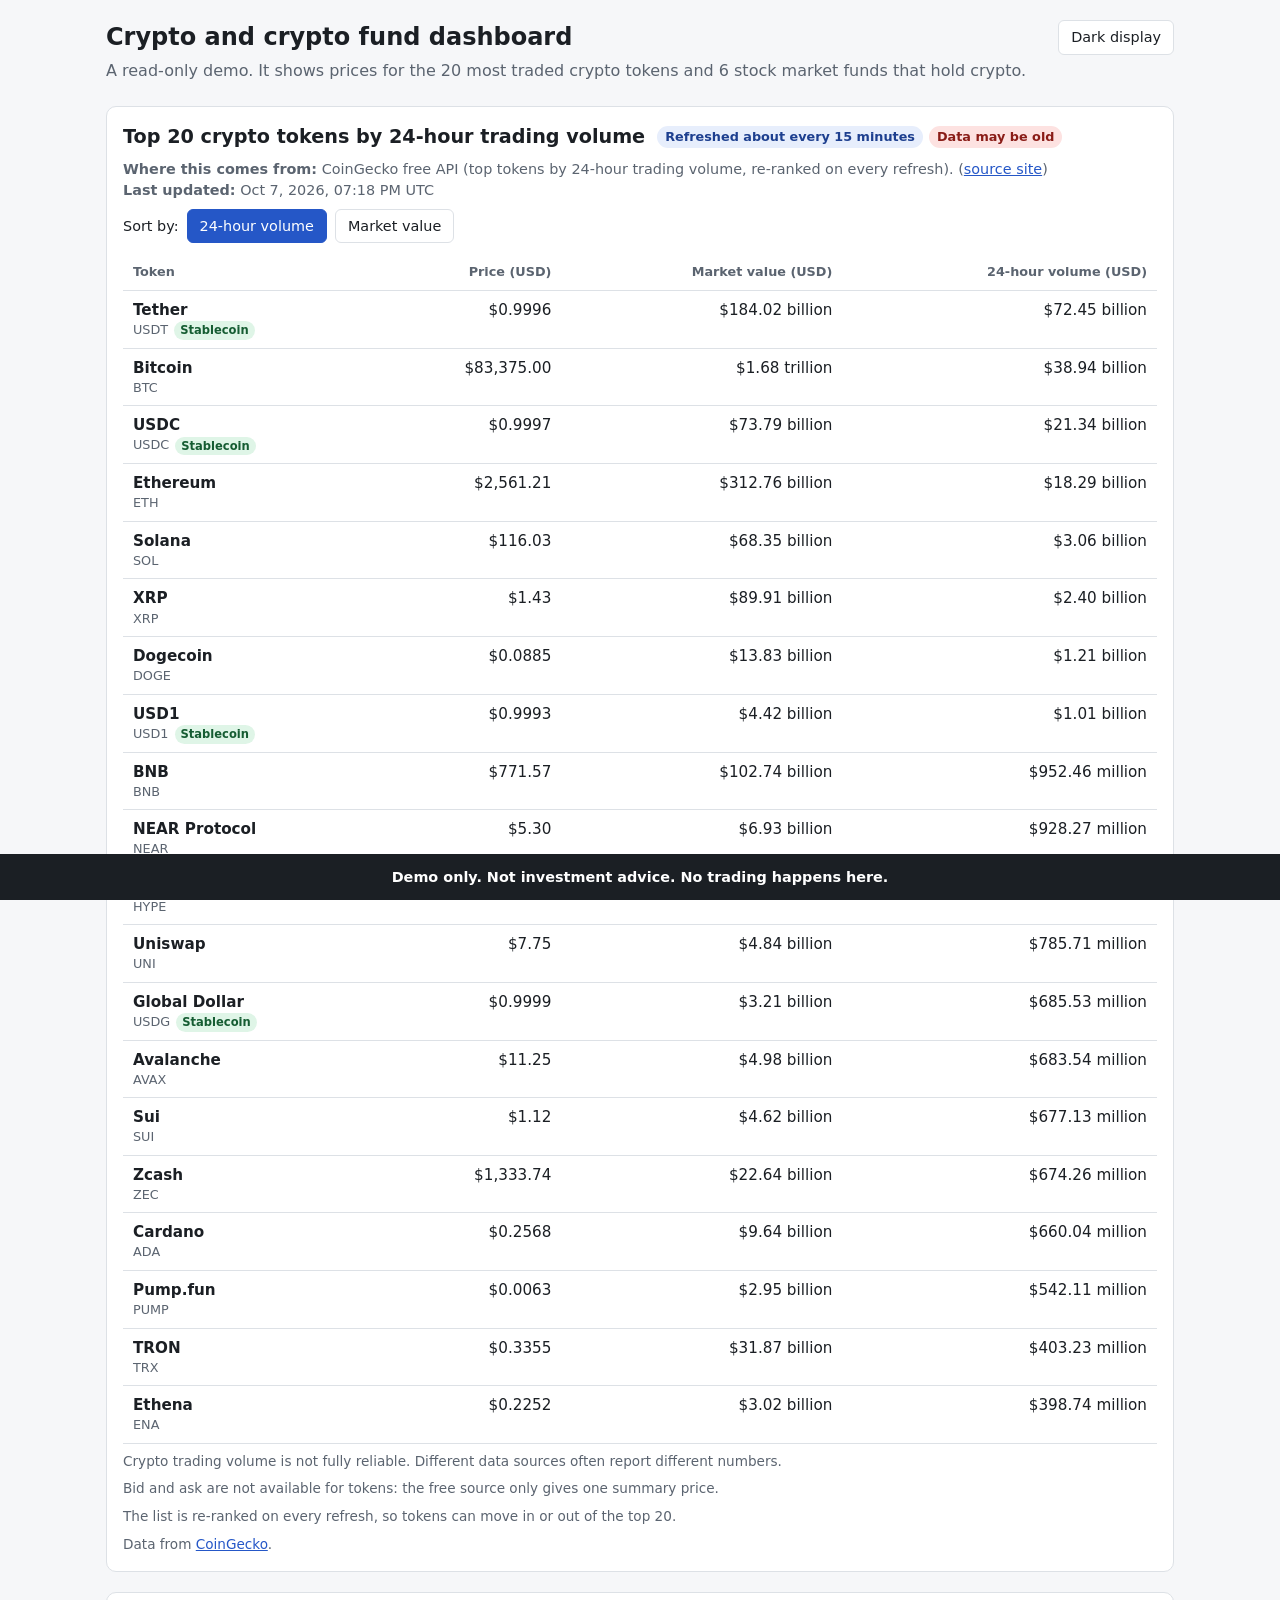
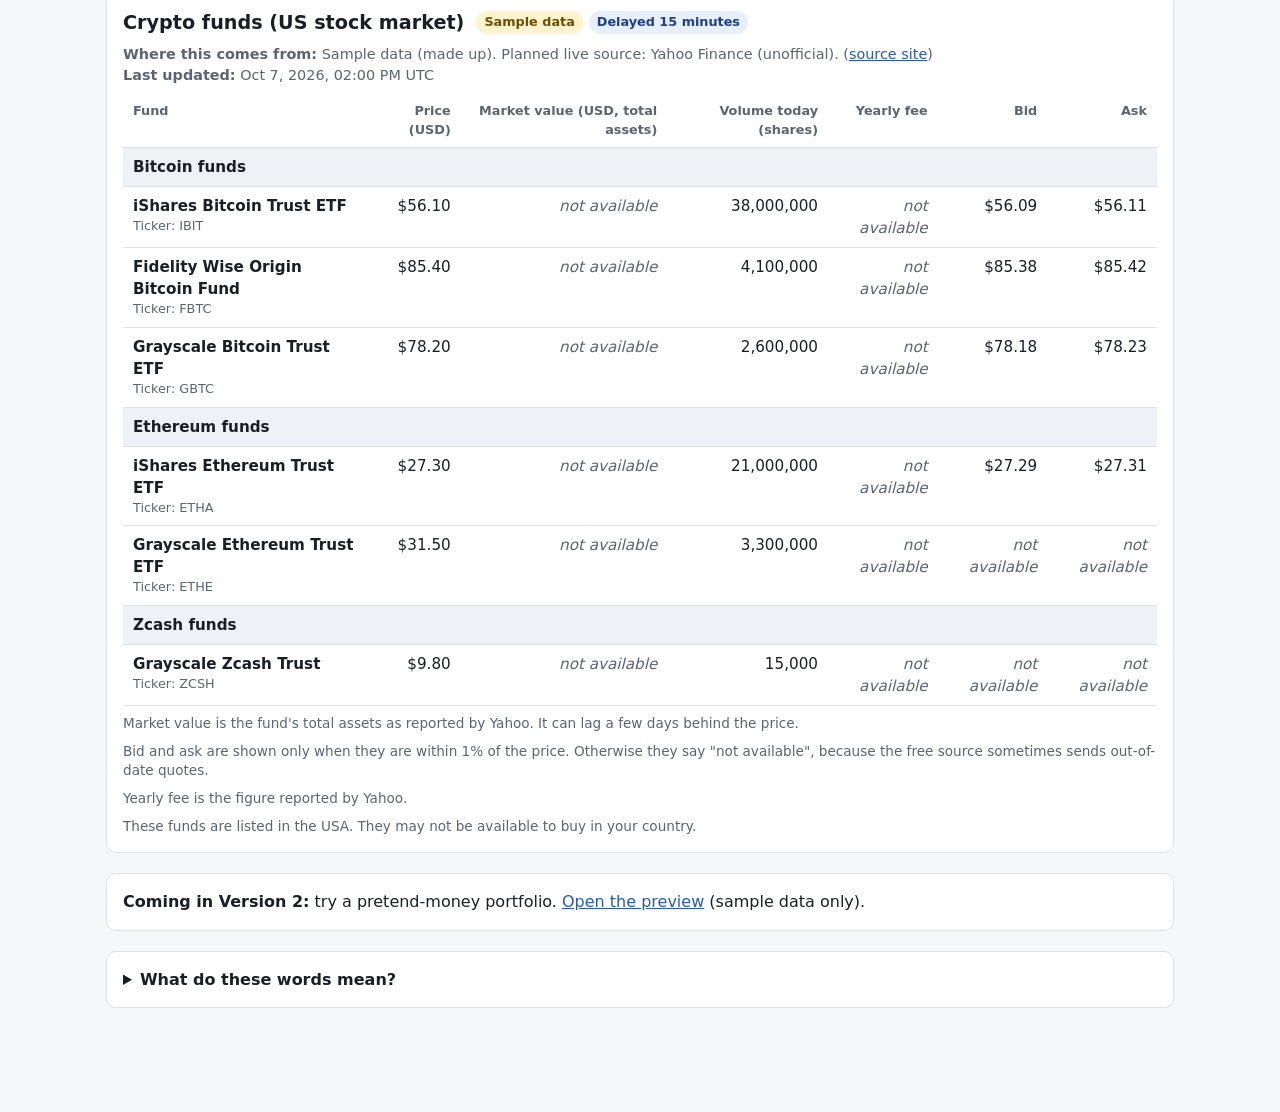
==== index.html @ fa0a01d6 "V1-4/V1-5: live fund table from Yahoo Finance - scripts/fetch_funds.py: price, volume, total assets," ====
<!doctype html>
<html lang="en">
<head>
  <meta charset="utf-8">
  <meta name="viewport" content="width=device-width, initial-scale=1">
  <title>Crypto Fund Dashboard</title>
  <link rel="stylesheet" href="style.css">
  <script>
    // Apply a saved Light/Dark choice before the page draws, so it does not flash.
    try { var t = localStorage.getItem('theme'); if (t === 'dark' || t === 'light') document.documentElement.dataset.theme = t; } catch (e) {}
  </script>
</head>
<body>
  <header class="page-header">
    <div class="intro">
      <h1>Crypto and crypto fund dashboard</h1>
      <p class="lead">A read-only demo. It shows prices for the 20 most traded crypto tokens and 6 stock market funds that hold crypto.</p>
    </div>
    <button type="button" class="theme-toggle" id="theme-toggle">Dark display</button>
  </header>

  <main>
    <section class="panel" aria-labelledby="crypto-title">
      <div class="panel-head">
        <h2 id="crypto-title">Crypto tokens by 24-hour trading volume</h2>
        <div class="badges" id="crypto-badges"></div>
      </div>
      <p class="meta" id="crypto-meta"></p>
      <div class="sort-bar" role="group" aria-label="Sort crypto table">
        <span>Sort by:</span>
        <button type="button" data-sort="volume_24h_usd" aria-pressed="true">24-hour volume</button>
        <button type="button" data-sort="market_value_usd" aria-pressed="false">Market value</button>
      </div>
      <div id="crypto-error" class="error" hidden></div>
      <table class="data-table" id="crypto-table">
        <thead>
          <tr>
            <th scope="col">Token</th>
            <th scope="col" class="num">Price (USD)</th>
            <th scope="col" class="num">Market value (USD)</th>
            <th scope="col" class="num">24-hour volume (USD)</th>
          </tr>
        </thead>
        <tbody></tbody>
      </table>
      <p class="note">Crypto trading volume is not fully reliable. Different data sources often report different numbers.</p>
      <p class="note">Bid and ask are not available for tokens: the free source only gives one summary price.</p>
      <p class="note">The list is re-ranked on every refresh, so tokens can move in or out of the top 20.</p>
      <p class="note credit">Data from <a href="https://www.coingecko.com/" target="_blank" rel="noopener">CoinGecko</a>.</p>
    </section>

    <section class="panel" aria-labelledby="funds-title">
      <div class="panel-head">
        <h2 id="funds-title">Crypto funds (US stock market)</h2>
        <div class="badges" id="funds-badges"></div>
      </div>
      <p class="meta" id="funds-meta"></p>
      <div id="funds-error" class="error" hidden></div>
      <table class="data-table" id="funds-table">
        <thead>
          <tr>
            <th scope="col">Fund</th>
            <th scope="col" class="num">Price (USD)</th>
            <th scope="col" class="num">Market value (USD, total assets)</th>
            <th scope="col" class="num">Volume today (shares)</th>
            <th scope="col" class="num">Yearly fee</th>
            <th scope="col" class="num">Bid</th>
            <th scope="col" class="num">Ask</th>
          </tr>
        </thead>
        <tbody></tbody>
      </table>
      <p class="note">Market value is the fund's total assets as reported by Yahoo. It can lag a few days behind the price.</p>
      <p class="note">Bid and ask are shown only when they are within 1% of the price. Otherwise they say "not available", because the free source sometimes sends out-of-date quotes.</p>
      <p class="note">Yearly fee is the figure reported by Yahoo.</p>
      <p class="note">These funds are listed in the USA. They may not be available to buy in your country.</p>
    </section>

    <p class="panel preview-link">
      <strong>Coming in Version 2:</strong> try a pretend-money portfolio.
      <a href="preview.html">Open the preview</a> (sample data only).
    </p>

    <details class="panel glossary">
      <summary>What do these words mean?</summary>
      <dl>
        <dt>Price</dt><dd>The cost of one token or one fund share, in US dollars.</dd>
        <dt>Market value</dt><dd>For a token: price times the number of tokens in circulation. For a fund: the total value of everything the fund holds (its total assets).</dd>
        <dt>24-hour volume</dt><dd>How much was traded in the last 24 hours. Crypto trades all day, every day.</dd>
        <dt>Volume today</dt><dd>How many fund shares changed hands today. Funds only trade during US stock market hours (9:30 to 16:00 New York time, weekdays).</dd>
        <dt>Stablecoin</dt><dd>A token designed to stay at a fixed price, usually 1 US dollar.</dd>
        <dt>Bid / ask</dt><dd>Bid is the highest price a buyer is offering right now. Ask is the lowest price a seller will accept.</dd>
        <dt>Yearly fee</dt><dd>What the fund charges each year, as a percentage of the money invested.</dd>
        <dt>Delayed 15 minutes</dt><dd>Free data shows prices from about 15 minutes ago, not this second.</dd>
        <dt>Sample data</dt><dd>Made-up numbers used to show the layout. They are not real prices.</dd>
      </dl>
    </details>
  </main>

  <footer class="site-footer">Demo only. Not investment advice. No trading happens here.</footer>

  <script src="theme.js"></script>
  <script src="app.js"></script>
</body>
</html>
---- style.css ----
:root {
  --bg: #f6f7f9;
  --panel: #ffffff;
  --text: #1b1f24;
  --muted: #5b6470;
  --border: #dde1e6;
  --accent: #2557c7;
  --sample-bg: #fff3cd;
  --sample-text: #6b4e00;
  --info-bg: #e7eefc;
  --info-text: #1d3f8f;
  --warn-bg: #fde2e1;
  --warn-text: #8a1c17;
  --stable-bg: #dff5e7;
  --stable-text: #155c32;
  --group-bg: #eef1f5;
  --footer-bg: #1b1f24;
  --footer-text: #ffffff;
  --footer-border: transparent;
  --on-accent: #ffffff;
}
/* Dark display: follows the device setting unless the visitor picks Light or Dark with the button. */
@media (prefers-color-scheme: dark) {
  :root:not([data-theme="light"]) {
    --bg: #000000;
    --panel: #0c0d0f;
    --text: #eceef1;
    --muted: #a7afba;
    --border: #2a2f36;
    --accent: #86a8ff;
    --sample-bg: #4a3b0c;
    --sample-text: #ffe08a;
    --info-bg: #1c2944;
    --info-text: #bfd0ff;
    --warn-bg: #4d1d1b;
    --warn-text: #ffbdb8;
    --stable-bg: #143822;
    --stable-text: #a3e6bc;
    --group-bg: #16191d;
    --footer-bg: #16191d;
    --footer-text: #ffffff;
    --footer-border: #2a2f36;
    --on-accent: #000000;
  }
}
:root[data-theme="dark"] {
  --bg: #000000;
  --panel: #0c0d0f;
  --text: #eceef1;
  --muted: #a7afba;
  --border: #2a2f36;
  --accent: #86a8ff;
  --sample-bg: #4a3b0c;
  --sample-text: #ffe08a;
  --info-bg: #1c2944;
  --info-text: #bfd0ff;
  --warn-bg: #4d1d1b;
  --warn-text: #ffbdb8;
  --stable-bg: #143822;
  --stable-text: #a3e6bc;
  --group-bg: #16191d;
  --footer-bg: #16191d;
  --footer-text: #ffffff;
  --footer-border: #2a2f36;
  --on-accent: #000000;
}

* { box-sizing: border-box; }
body {
  margin: 0;
  font-family: system-ui, -apple-system, "Segoe UI", Roboto, sans-serif;
  font-size: 16px;
  line-height: 1.45;
  background: var(--bg);
  color: var(--text);
  padding-bottom: 84px; /* room for the fixed footer */
}
.page-header, main { max-width: 1100px; margin: 0 auto; padding: 0 16px; }
.page-header { padding-top: 20px; display: flex; flex-wrap: wrap; align-items: flex-start; justify-content: space-between; gap: 8px 16px; }
.page-header .intro { flex: 1 1 320px; }
.page-header { margin-bottom: 8px; }
.theme-toggle {
  font: inherit;
  font-size: 0.9rem;
  padding: 6px 12px;
  border-radius: 6px;
  border: 1px solid var(--border);
  background: var(--panel);
  color: var(--text);
  cursor: pointer;
  white-space: nowrap;
}
h1 { font-size: 1.5rem; margin: 0 0 4px; }
h2 { font-size: 1.2rem; margin: 0; }
.lead { color: var(--muted); margin: 0 0 16px; }

.panel {
  background: var(--panel);
  border: 1px solid var(--border);
  border-radius: 10px;
  padding: 16px;
  margin-bottom: 20px;
}
.panel-head { display: flex; flex-wrap: wrap; align-items: center; gap: 8px 12px; }
.badges { display: flex; flex-wrap: wrap; gap: 6px; }
.badge {
  font-size: 0.8rem;
  font-weight: 600;
  padding: 2px 8px;
  border-radius: 999px;
  white-space: nowrap;
}
.badge.sample { background: var(--sample-bg); color: var(--sample-text); }
.badge.info { background: var(--info-bg); color: var(--info-text); }
.badge.warn { background: var(--warn-bg); color: var(--warn-text); }
.meta { color: var(--muted); font-size: 0.9rem; margin: 8px 0; }
.meta a { color: var(--accent); }
.note { color: var(--muted); font-size: 0.85rem; margin: 8px 0 0; }
.note a { color: var(--accent); }

.sort-bar { display: flex; flex-wrap: wrap; align-items: center; gap: 8px; margin: 8px 0 12px; font-size: 0.9rem; }
.sort-bar button {
  font: inherit;
  padding: 6px 12px;
  border-radius: 6px;
  border: 1px solid var(--border);
  background: var(--panel);
  color: var(--text);
  cursor: pointer;
}
.sort-bar button[aria-pressed="true"] { background: var(--accent); border-color: var(--accent); color: var(--on-accent); }

.error {
  background: var(--warn-bg);
  color: var(--warn-text);
  border-radius: 8px;
  padding: 12px;
  margin: 8px 0;
}

.data-table { width: 100%; border-collapse: collapse; font-size: 0.95rem; }
.data-table th, .data-table td { padding: 8px 10px; border-bottom: 1px solid var(--border); text-align: left; vertical-align: top; }
.data-table th { font-size: 0.8rem; color: var(--muted); font-weight: 600; }
.data-table .num { text-align: right; font-variant-numeric: tabular-nums; }
.data-table .name { font-weight: 600; }
.data-table .sub { display: block; color: var(--muted); font-size: 0.8rem; font-weight: 400; }
.data-table .num .sub { white-space: nowrap; }
.data-table .na { color: var(--muted); font-style: italic; }
.data-table tr.group td { background: var(--group-bg); font-weight: 700; }
.tag-stable {
  display: inline-block;
  margin-left: 6px;
  font-size: 0.72rem;
  font-weight: 600;
  padding: 1px 6px;
  border-radius: 999px;
  background: var(--stable-bg);
  color: var(--stable-text);
  vertical-align: middle;
}

.glossary summary { cursor: pointer; font-weight: 600; }
.glossary dl { margin: 12px 0 0; }
.glossary dt { font-weight: 600; margin-top: 8px; }
.glossary dd { margin: 2px 0 0; color: var(--muted); }

.site-footer {
  position: fixed;
  left: 0; right: 0; bottom: 0;
  background: var(--footer-bg);
  color: var(--footer-text);
  border-top: 1px solid var(--footer-border);
  text-align: center;
  padding: 12px 16px;
  font-size: 0.9rem;
  font-weight: 600;
}

/* Phone layout: each table row becomes a small card */
@media (max-width: 680px) {
  .data-table thead { display: none; }
  .data-table, .data-table tbody, .data-table tr, .data-table td { display: block; width: 100%; }
  .data-table tr { border: 1px solid var(--border); border-radius: 8px; margin-bottom: 10px; padding: 6px 10px; }
  .data-table td { border: none; padding: 4px 0; display: flex; justify-content: space-between; gap: 12px; text-align: right; }
  .data-table td { flex-wrap: wrap; }
  .data-table td.num .sub { flex-basis: 100%; margin-top: -2px; }
  .data-table td::before { content: attr(data-label); color: var(--muted); font-size: 0.85rem; text-align: left; }
  .data-table td.name { display: block; text-align: left; font-size: 1.05rem; }
  .data-table td.name::before { content: none; }
  .data-table tr.group { border: none; padding: 0; margin: 14px 0 6px; }
  .data-table tr.group td { background: none; padding: 0; font-size: 1rem; }
  .data-table tr.group td::before { content: none; }
}

/* ---------- Version 2 preview page ---------- */
.sr-only { position: absolute; width: 1px; height: 1px; overflow: hidden; clip: rect(0 0 0 0); white-space: nowrap; }
.back { margin: 0 0 8px; font-size: 0.9rem; }
.back a, .preview-link a, .panel a { color: var(--accent); }
.notice p { margin: 8px 0 0; }
.notice .badge { margin-right: 4px; }
.preview-link { margin-top: 0; }

.add-row, .ccy-row { display: flex; flex-wrap: wrap; align-items: center; gap: 8px; margin: 12px 0; }
select, .mix-table input {
  font: inherit;
  color: var(--text);
  background: var(--panel);
  border: 1px solid var(--border);
  border-radius: 6px;
  padding: 6px 8px;
}
select { max-width: 100%; }
.add-row button, .primary {
  font: inherit;
  padding: 6px 14px;
  border-radius: 6px;
  border: 1px solid var(--accent);
  background: var(--accent);
  color: var(--on-accent);
  cursor: pointer;
}
.add-row button:disabled, .primary:disabled { opacity: 0.45; cursor: not-allowed; }
.primary { margin-top: 8px; padding: 8px 18px; font-weight: 600; }
button.link { font: inherit; background: none; border: none; color: var(--accent); cursor: pointer; text-decoration: underline; padding: 4px; }

.mix-table { width: 100%; border-collapse: collapse; }
.mix-table th, .mix-table td { padding: 6px 8px; border-bottom: 1px solid var(--border); text-align: left; }
.mix-table th { font-size: 0.8rem; color: var(--muted); }
.mix-table .num { text-align: right; white-space: nowrap; }
.mix-table input { width: 6.5em; text-align: right; }
.empty { color: var(--muted); font-style: italic; }
.total { font-weight: 600; margin: 10px 0 0; }
.total.ok { color: var(--stable-text); }
.total.not-ok { color: var(--warn-text); }

.warn-line { margin: 10px 0; }
.stats { display: grid; grid-template-columns: repeat(auto-fit, minmax(150px, 1fr)); gap: 10px; margin: 12px 0; }
.stat { border: 1px solid var(--border); border-radius: 8px; padding: 10px 12px; display: flex; flex-direction: column; gap: 2px; }
.stat .label { font-size: 0.8rem; color: var(--muted); }
.stat .value { font-size: 1.35rem; font-weight: 700; font-variant-numeric: tabular-nums; }
.stat .sub { font-size: 0.8rem; color: var(--muted); }

.chart { margin: 16px 0 8px; }
.chart figcaption { font-weight: 600; margin-bottom: 6px; }
.chart-wrap { position: relative; }
.chart svg { width: 100%; height: auto; display: block; touch-action: pan-y; }
.chart .grid { stroke: var(--border); stroke-width: 1; }
.chart .axis { fill: var(--muted); font-size: 12px; font-variant-numeric: tabular-nums; }
.chart .line { fill: none; stroke: var(--accent); stroke-width: 2; stroke-linejoin: round; stroke-linecap: round; }
.chart .end-dot, .chart .hover-dot { fill: var(--accent); stroke: var(--panel); stroke-width: 2; }
.chart .cross { stroke: var(--muted); stroke-width: 1; stroke-dasharray: 3 3; }
.chart .hit { fill: transparent; cursor: crosshair; }
.chart .tip {
  position: absolute;
  transform: translate(-50%, -100%);
  background: var(--panel);
  color: var(--text);
  border: 1px solid var(--border);
  border-radius: 6px;
  padding: 4px 8px;
  font-size: 0.85rem;
  pointer-events: none;
  white-space: nowrap;
  box-shadow: 0 2px 6px rgba(0, 0, 0, 0.15);
}
.table-view summary { cursor: pointer; color: var(--accent); margin: 8px 0; }
.table-view .data-table { max-width: 360px; }
.notes { color: var(--muted); font-size: 0.9rem; padding-left: 20px; }
.notes li { margin: 4px 0; }

@media (max-width: 680px) {
  .table-view .data-table thead { display: none; }
}
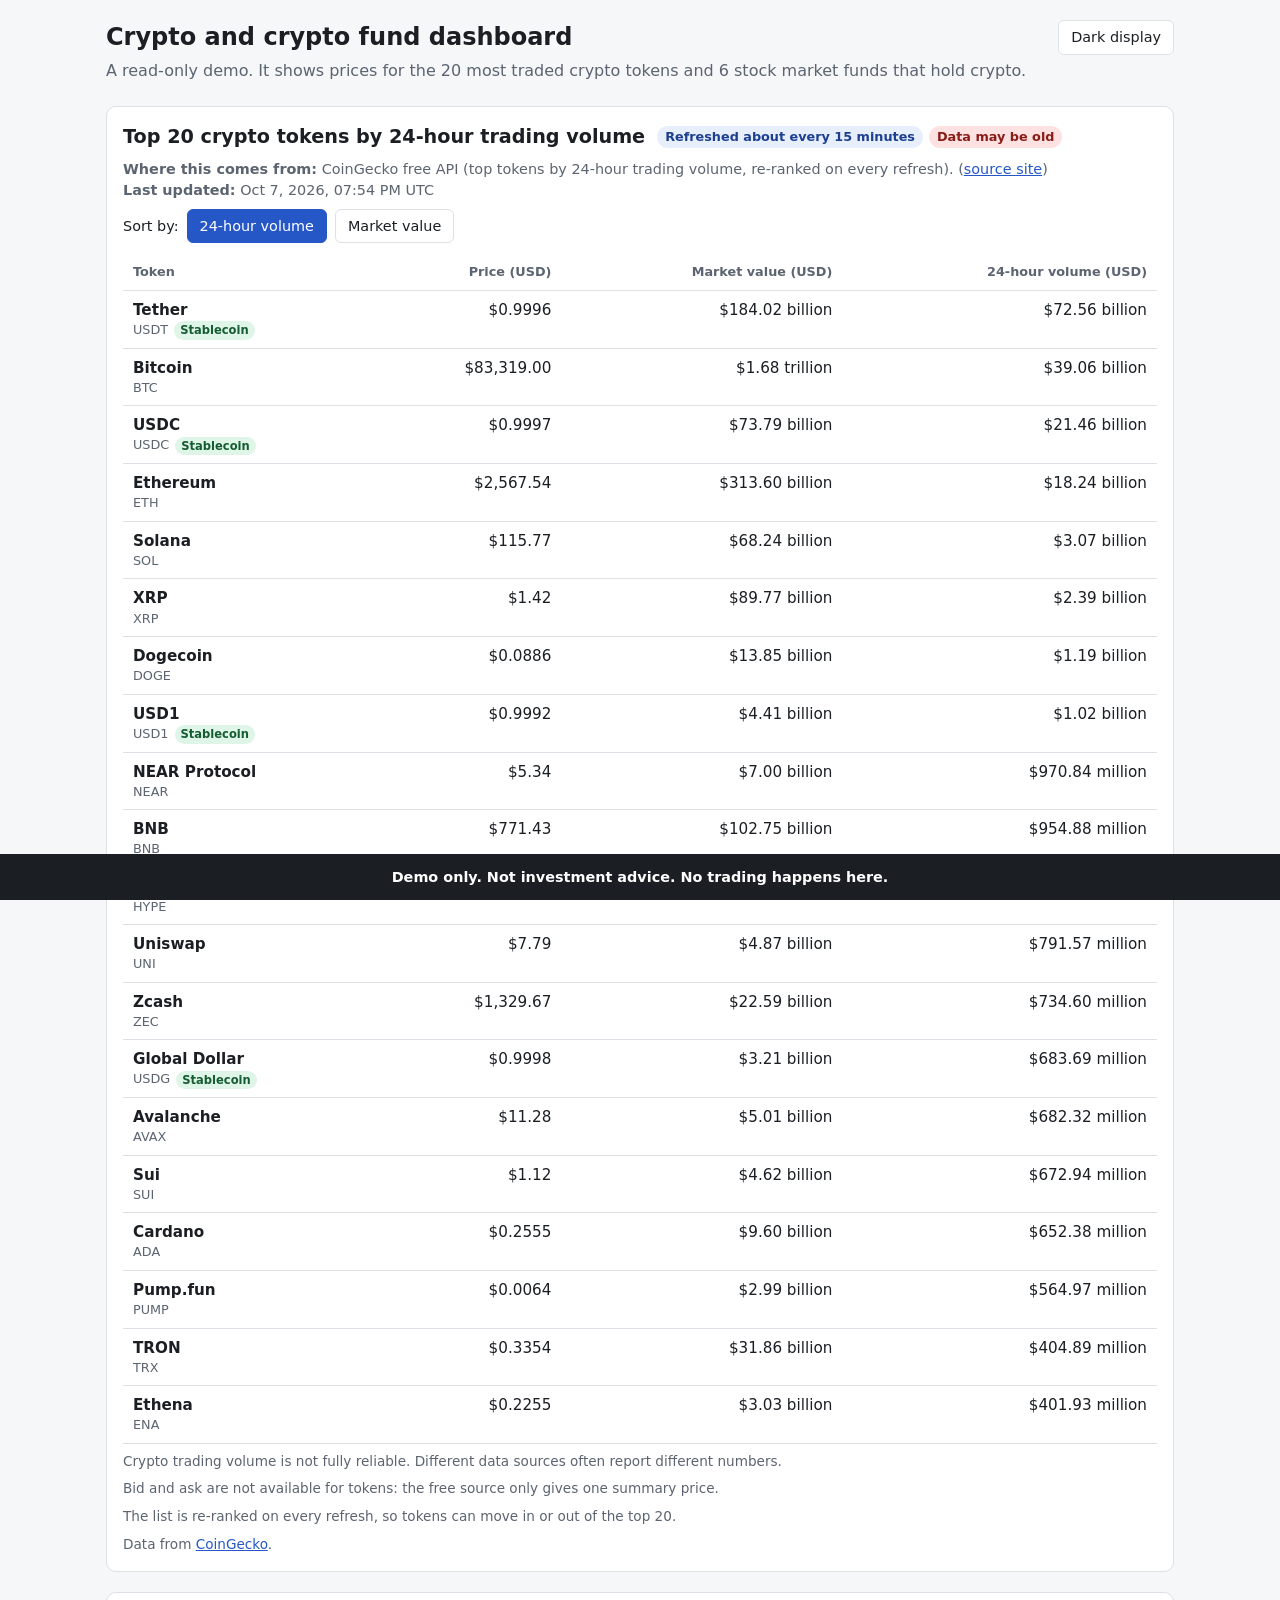
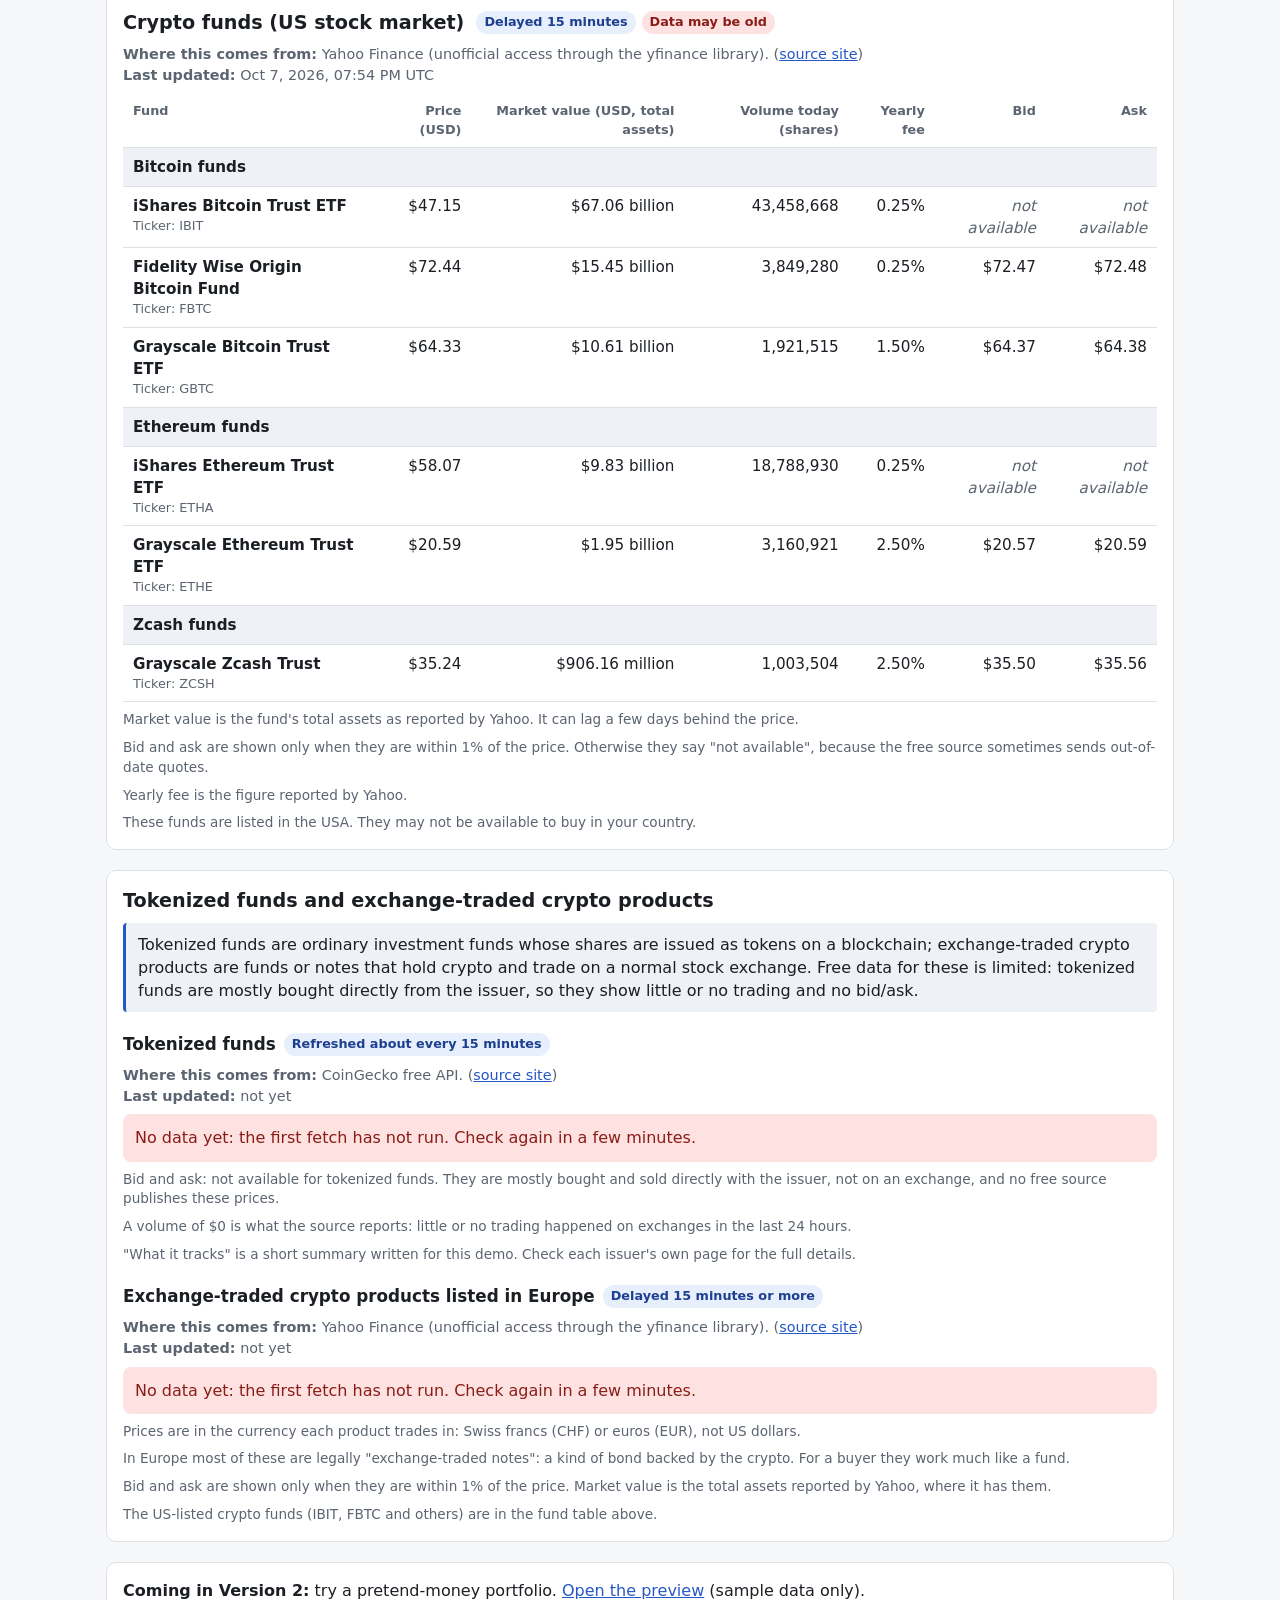
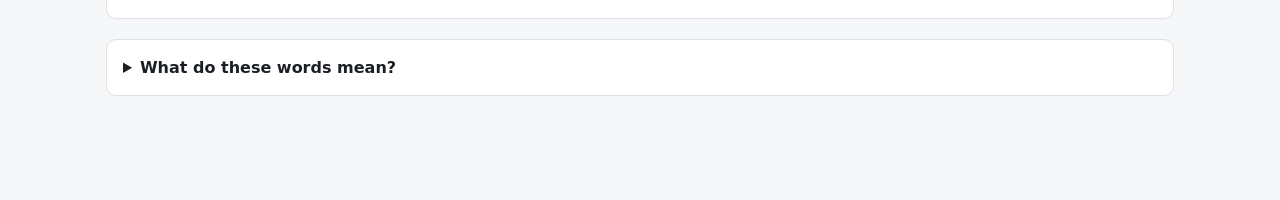
==== commit 85a383f5: "Slice 3: tokenized funds and European exchange-traded crypto products - New dashboard section with a" ====
--- a/index.html
+++ b/index.html
@@ -76,6 +76,56 @@
       <p class="note">These funds are listed in the USA. They may not be available to buy in your country.</p>
     </section>
 
+    <section class="panel" aria-labelledby="tok-title">
+      <div class="panel-head">
+        <h2 id="tok-title">Tokenized funds and exchange-traded crypto products</h2>
+      </div>
+      <p class="section-intro">Tokenized funds are ordinary investment funds whose shares are issued as tokens on a blockchain; exchange-traded crypto products are funds or notes that hold crypto and trade on a normal stock exchange. Free data for these is limited: tokenized funds are mostly bought directly from the issuer, so they show little or no trading and no bid/ask.</p>
+
+      <h3 class="sub-title">Tokenized funds <span class="badges" id="tokf-badges"></span></h3>
+      <p class="meta" id="tokf-meta"></p>
+      <div id="tokf-error" class="error" hidden></div>
+      <table class="data-table" id="tokf-table">
+        <thead>
+          <tr>
+            <th scope="col">Product</th>
+            <th scope="col">Type</th>
+            <th scope="col">What it tracks</th>
+            <th scope="col" class="num">Price (USD)</th>
+            <th scope="col" class="num">Market value (USD)</th>
+            <th scope="col" class="num">24-hour volume (USD)</th>
+            <th scope="col" class="num">Bid / ask</th>
+          </tr>
+        </thead>
+        <tbody></tbody>
+      </table>
+      <p class="note">Bid and ask: not available for tokenized funds. They are mostly bought and sold directly with the issuer, not on an exchange, and no free source publishes these prices.</p>
+      <p class="note">A volume of $0 is what the source reports: little or no trading happened on exchanges in the last 24 hours.</p>
+      <p class="note">"What it tracks" is a short summary written for this demo. Check each issuer's own page for the full details.</p>
+
+      <h3 class="sub-title">Exchange-traded crypto products listed in Europe <span class="badges" id="etp-badges"></span></h3>
+      <p class="meta" id="etp-meta"></p>
+      <div id="etp-error" class="error" hidden></div>
+      <table class="data-table" id="etp-table">
+        <thead>
+          <tr>
+            <th scope="col">Product</th>
+            <th scope="col">Type</th>
+            <th scope="col">What it tracks</th>
+            <th scope="col" class="num">Price</th>
+            <th scope="col" class="num">Market value (total assets)</th>
+            <th scope="col" class="num">Volume today (units)</th>
+            <th scope="col" class="num">Bid / ask</th>
+          </tr>
+        </thead>
+        <tbody></tbody>
+      </table>
+      <p class="note">Prices are in the currency each product trades in: Swiss francs (CHF) or euros (EUR), not US dollars.</p>
+      <p class="note">In Europe most of these are legally "exchange-traded notes": a kind of bond backed by the crypto. For a buyer they work much like a fund.</p>
+      <p class="note">Bid and ask are shown only when they are within 1% of the price. Market value is the total assets reported by Yahoo, where it has them.</p>
+      <p class="note">The US-listed crypto funds (IBIT, FBTC and others) are in the fund table above.</p>
+    </section>
+
     <p class="panel preview-link">
       <strong>Coming in Version 2:</strong> try a pretend-money portfolio.
       <a href="preview.html">Open the preview</a> (sample data only).
@@ -92,6 +142,10 @@
         <dt>Bid / ask</dt><dd>Bid is the highest price a buyer is offering right now. Ask is the lowest price a seller will accept.</dd>
         <dt>Yearly fee</dt><dd>What the fund charges each year, as a percentage of the money invested.</dd>
         <dt>Delayed 15 minutes</dt><dd>Free data shows prices from about 15 minutes ago, not this second.</dd>
+        <dt>Tokenized fund</dt><dd>A normal investment fund whose shares exist as tokens on a blockchain, so they can be held in a crypto wallet.</dd>
+        <dt>Exchange-traded product</dt><dd>Something that tracks an asset (here, a crypto coin) and is bought and sold on a normal stock exchange, like a share.</dd>
+        <dt>Treasury bills</dt><dd>Short-term loans to the US government. They are seen as very low risk.</dd>
+        <dt>Staking rewards</dt><dd>A payment some crypto networks make to holders who help run the network.</dd>
         <dt>Sample data</dt><dd>Made-up numbers used to show the layout. They are not real prices.</dd>
       </dl>
     </details>
--- a/style.css
+++ b/style.css
@@ -271,3 +271,12 @@
 @media (max-width: 680px) {
   .table-view .data-table thead { display: none; }
 }
+.mix-table .sub { display: block; color: var(--muted); font-size: 0.8rem; }
+
+/* Tokenized funds and exchange-traded products section */
+.section-intro { margin: 8px 0 4px; padding: 10px 12px; border-left: 3px solid var(--accent); background: var(--group-bg); border-radius: 4px; }
+.sub-title { font-size: 1.05rem; margin: 20px 0 0; display: flex; flex-wrap: wrap; align-items: center; gap: 8px; }
+.data-table td.tracks { color: var(--muted); font-size: 0.88rem; max-width: 220px; }
+@media (max-width: 680px) {
+  .data-table td.tracks { max-width: none; }
+}
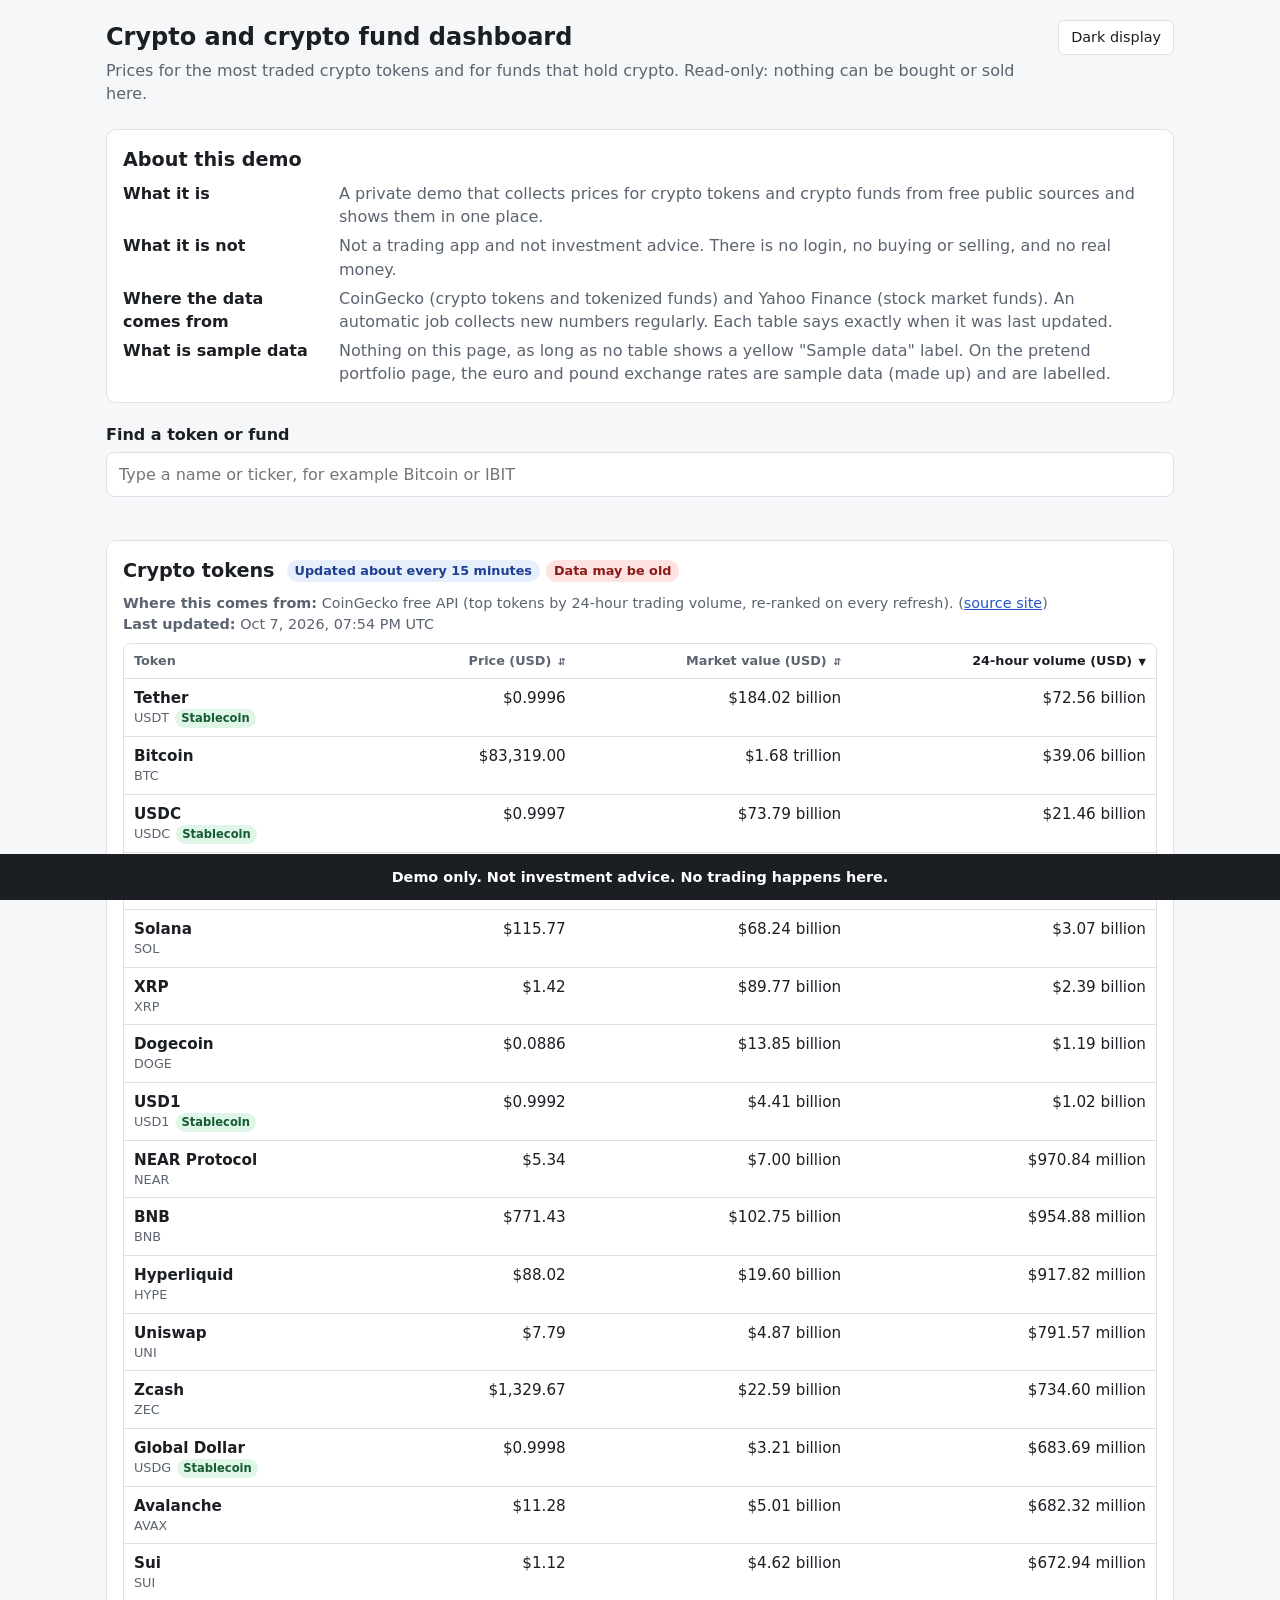
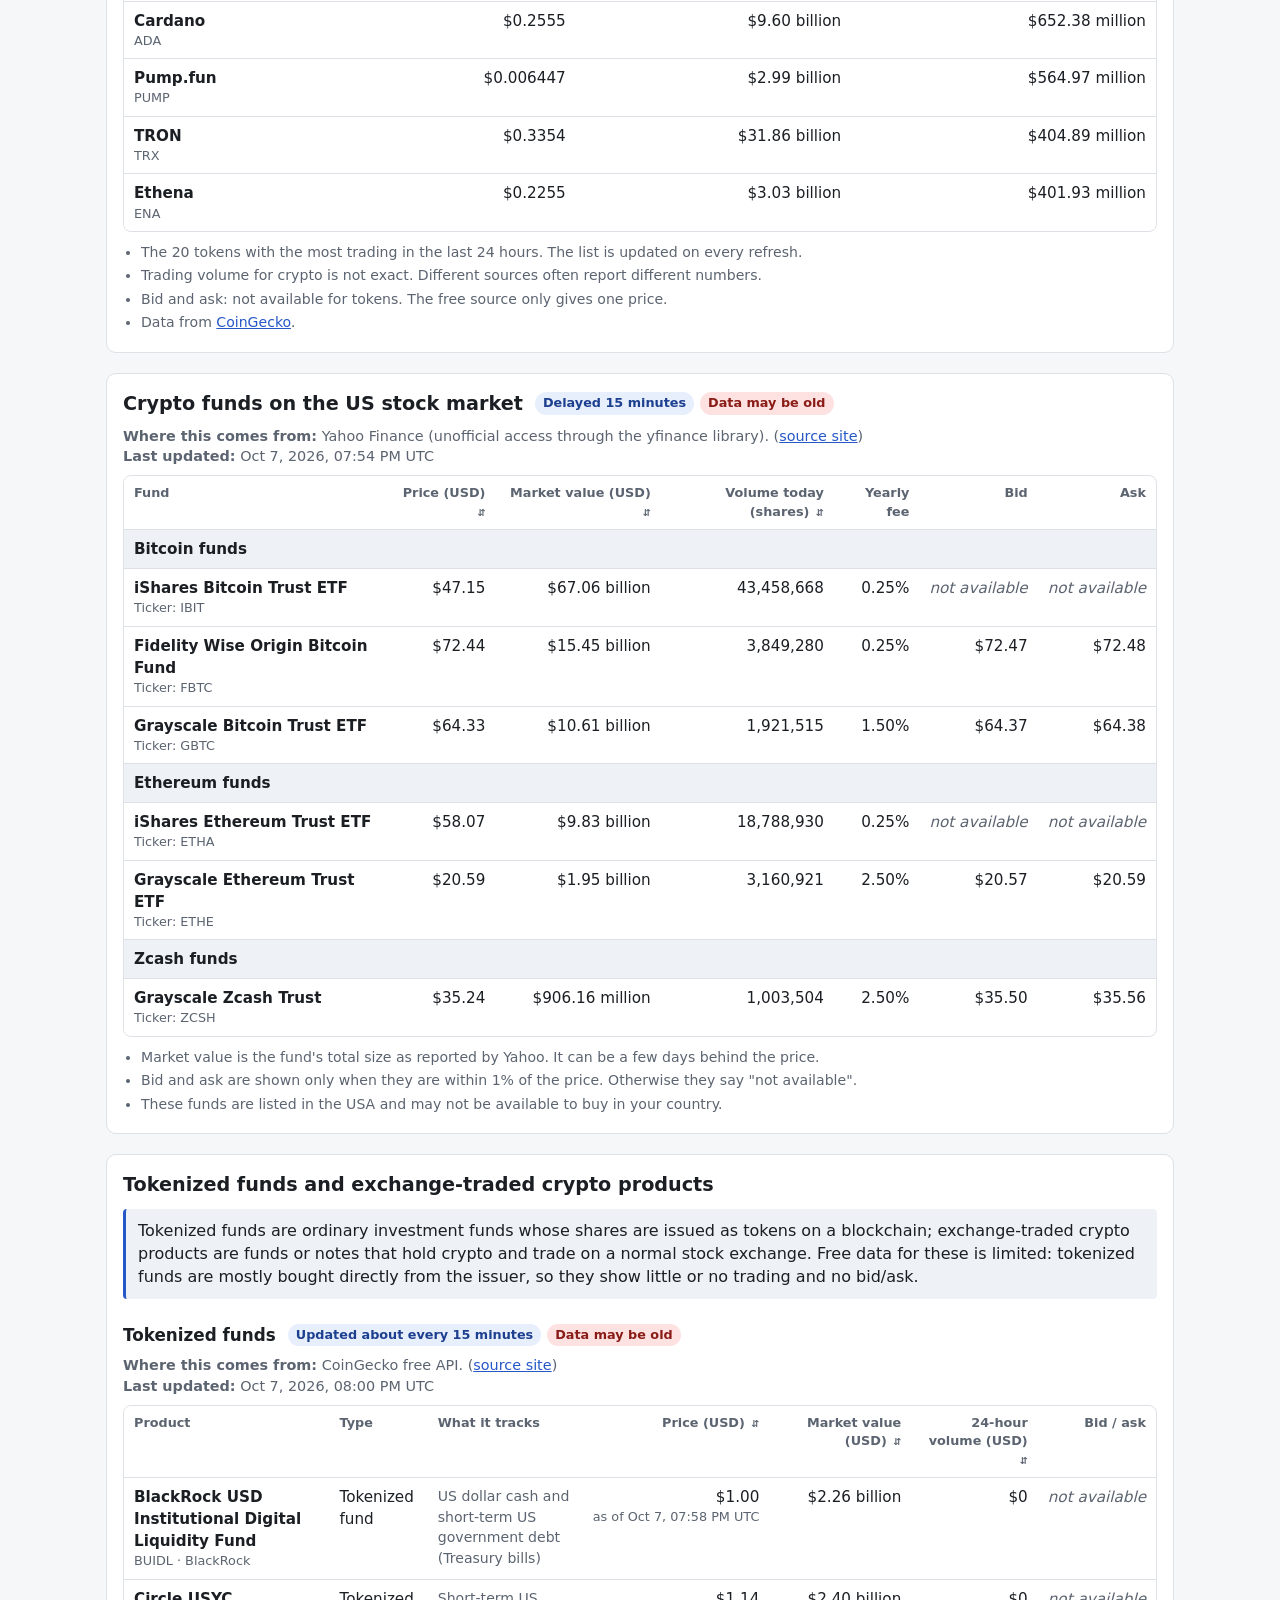
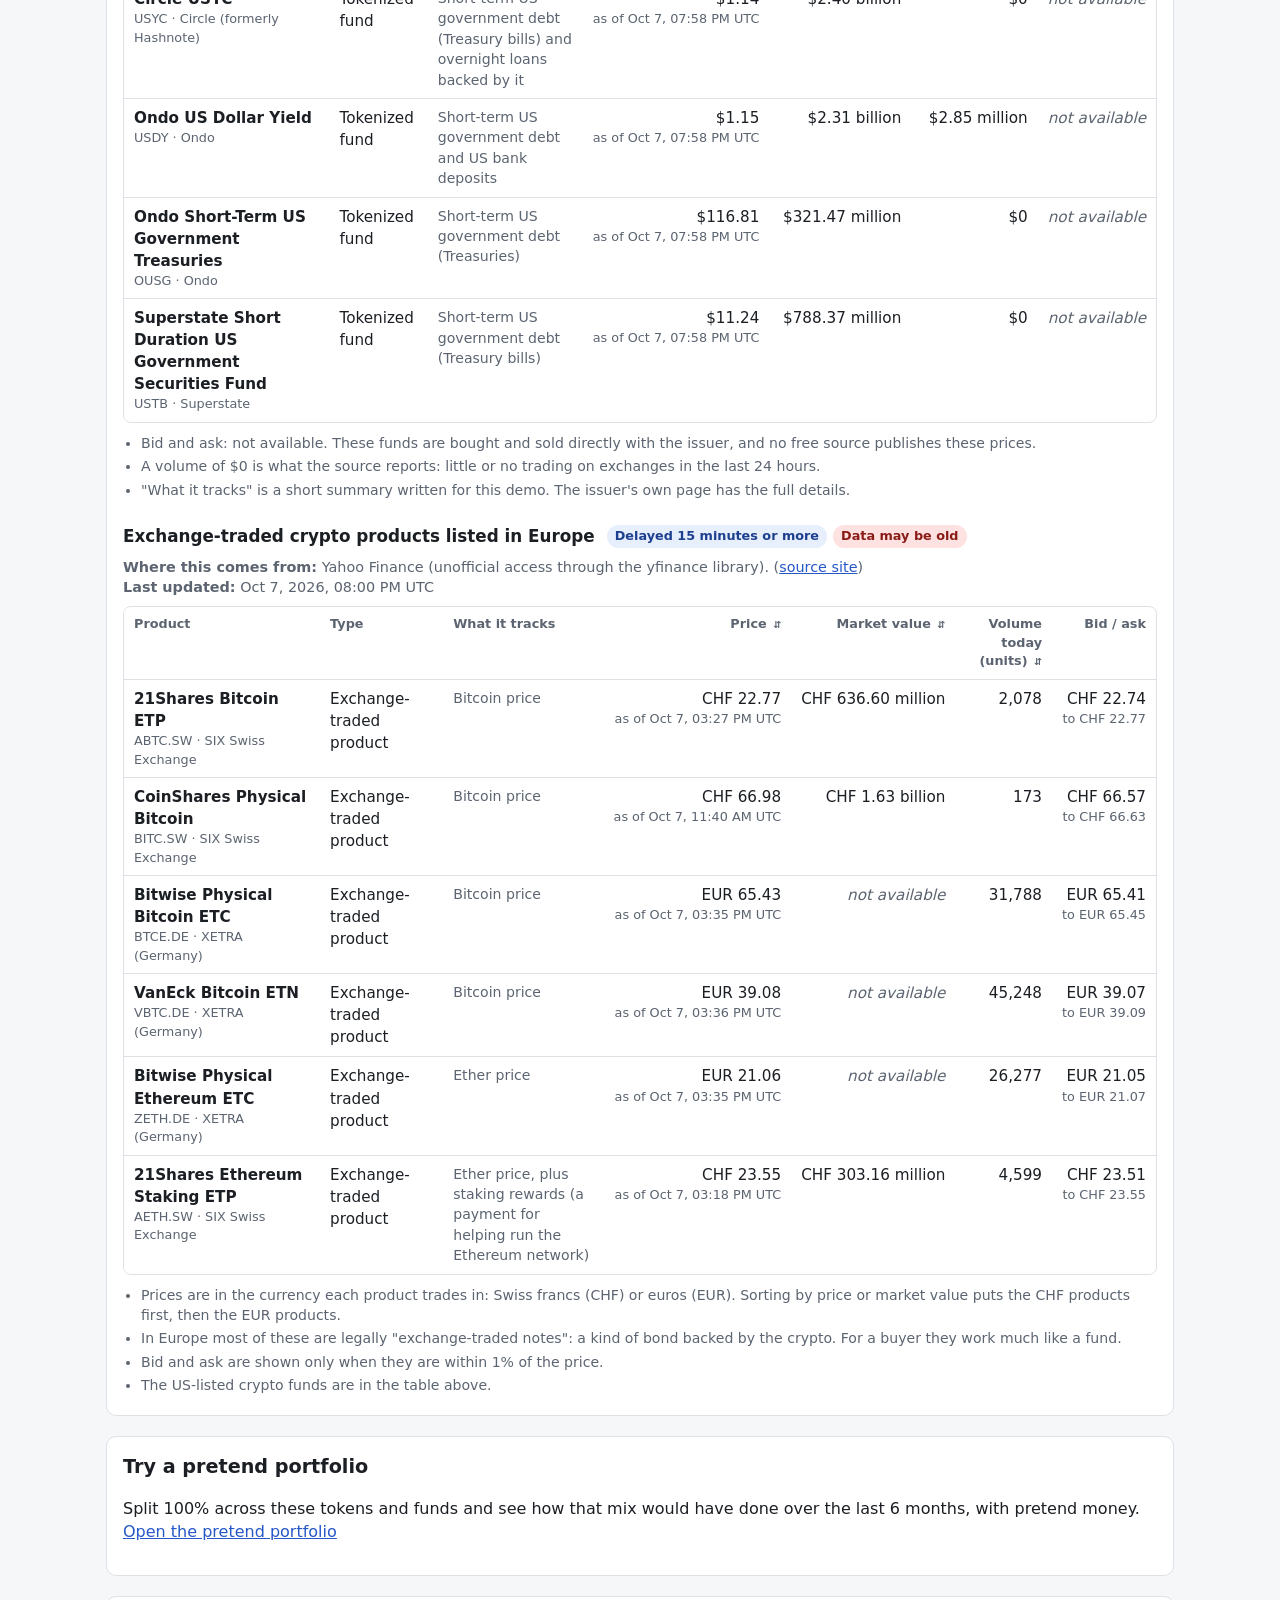
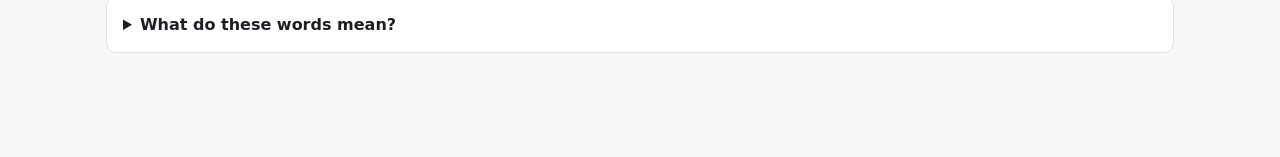
==== commit 08305059: "Slice 4: demo-ready dashboard - Search box filtering all tables by name or ticker, with match count " ====
--- a/index.html
+++ b/index.html
@@ -14,66 +14,59 @@
   <header class="page-header">
     <div class="intro">
       <h1>Crypto and crypto fund dashboard</h1>
-      <p class="lead">A read-only demo. It shows prices for the 20 most traded crypto tokens and 6 stock market funds that hold crypto.</p>
+      <p class="lead">Prices for the most traded crypto tokens and for funds that hold crypto. Read-only: nothing can be bought or sold here.</p>
     </div>
     <button type="button" class="theme-toggle" id="theme-toggle">Dark display</button>
   </header>
 
   <main>
+    <section class="panel about" aria-labelledby="about-title">
+      <h2 id="about-title">About this demo</h2>
+      <dl class="about-list">
+        <dt>What it is</dt>
+        <dd>A private demo that collects prices for crypto tokens and crypto funds from free public sources and shows them in one place.</dd>
+        <dt>What it is not</dt>
+        <dd>Not a trading app and not investment advice. There is no login, no buying or selling, and no real money.</dd>
+        <dt>Where the data comes from</dt>
+        <dd>CoinGecko (crypto tokens and tokenized funds) and Yahoo Finance (stock market funds). An automatic job collects new numbers regularly. Each table says exactly when it was last updated.</dd>
+        <dt>What is sample data</dt>
+        <dd>Nothing on this page, as long as no table shows a yellow "Sample data" label. On the pretend portfolio page, the euro and pound exchange rates are sample data (made up) and are labelled.</dd>
+      </dl>
+    </section>
+
+    <div class="search-bar">
+      <label for="search">Find a token or fund</label>
+      <input type="search" id="search" placeholder="Type a name or ticker, for example Bitcoin or IBIT" autocomplete="off">
+      <p class="search-status" id="search-status" aria-live="polite"></p>
+    </div>
+
     <section class="panel" aria-labelledby="crypto-title">
       <div class="panel-head">
-        <h2 id="crypto-title">Crypto tokens by 24-hour trading volume</h2>
+        <h2 id="crypto-title">Crypto tokens</h2>
         <div class="badges" id="crypto-badges"></div>
       </div>
       <p class="meta" id="crypto-meta"></p>
-      <div class="sort-bar" role="group" aria-label="Sort crypto table">
-        <span>Sort by:</span>
-        <button type="button" data-sort="volume_24h_usd" aria-pressed="true">24-hour volume</button>
-        <button type="button" data-sort="market_value_usd" aria-pressed="false">Market value</button>
-      </div>
-      <div id="crypto-error" class="error" hidden></div>
-      <table class="data-table" id="crypto-table">
-        <thead>
-          <tr>
-            <th scope="col">Token</th>
-            <th scope="col" class="num">Price (USD)</th>
-            <th scope="col" class="num">Market value (USD)</th>
-            <th scope="col" class="num">24-hour volume (USD)</th>
-          </tr>
-        </thead>
-        <tbody></tbody>
-      </table>
-      <p class="note">Crypto trading volume is not fully reliable. Different data sources often report different numbers.</p>
-      <p class="note">Bid and ask are not available for tokens: the free source only gives one summary price.</p>
-      <p class="note">The list is re-ranked on every refresh, so tokens can move in or out of the top 20.</p>
-      <p class="note credit">Data from <a href="https://www.coingecko.com/" target="_blank" rel="noopener">CoinGecko</a>.</p>
+      <div class="table-area" id="crypto-area"></div>
+      <ul class="notes">
+        <li>The 20 tokens with the most trading in the last 24 hours. The list is updated on every refresh.</li>
+        <li>Trading volume for crypto is not exact. Different sources often report different numbers.</li>
+        <li>Bid and ask: not available for tokens. The free source only gives one price.</li>
+        <li>Data from <a href="https://www.coingecko.com/" target="_blank" rel="noopener">CoinGecko</a>.</li>
+      </ul>
     </section>
 
     <section class="panel" aria-labelledby="funds-title">
       <div class="panel-head">
-        <h2 id="funds-title">Crypto funds (US stock market)</h2>
+        <h2 id="funds-title">Crypto funds on the US stock market</h2>
         <div class="badges" id="funds-badges"></div>
       </div>
       <p class="meta" id="funds-meta"></p>
-      <div id="funds-error" class="error" hidden></div>
-      <table class="data-table" id="funds-table">
-        <thead>
-          <tr>
-            <th scope="col">Fund</th>
-            <th scope="col" class="num">Price (USD)</th>
-            <th scope="col" class="num">Market value (USD, total assets)</th>
-            <th scope="col" class="num">Volume today (shares)</th>
-            <th scope="col" class="num">Yearly fee</th>
-            <th scope="col" class="num">Bid</th>
-            <th scope="col" class="num">Ask</th>
-          </tr>
-        </thead>
-        <tbody></tbody>
-      </table>
-      <p class="note">Market value is the fund's total assets as reported by Yahoo. It can lag a few days behind the price.</p>
-      <p class="note">Bid and ask are shown only when they are within 1% of the price. Otherwise they say "not available", because the free source sometimes sends out-of-date quotes.</p>
-      <p class="note">Yearly fee is the figure reported by Yahoo.</p>
-      <p class="note">These funds are listed in the USA. They may not be available to buy in your country.</p>
+      <div class="table-area" id="funds-area"></div>
+      <ul class="notes">
+        <li>Market value is the fund's total size as reported by Yahoo. It can be a few days behind the price.</li>
+        <li>Bid and ask are shown only when they are within 1% of the price. Otherwise they say "not available".</li>
+        <li>These funds are listed in the USA and may not be available to buy in your country.</li>
+      </ul>
     </section>
 
     <section class="panel" aria-labelledby="tok-title">
@@ -82,71 +75,54 @@
       </div>
       <p class="section-intro">Tokenized funds are ordinary investment funds whose shares are issued as tokens on a blockchain; exchange-traded crypto products are funds or notes that hold crypto and trade on a normal stock exchange. Free data for these is limited: tokenized funds are mostly bought directly from the issuer, so they show little or no trading and no bid/ask.</p>
 
-      <h3 class="sub-title">Tokenized funds <span class="badges" id="tokf-badges"></span></h3>
+      <div class="panel-head sub-head">
+        <h3 id="tokf-title">Tokenized funds</h3>
+        <div class="badges" id="tokf-badges"></div>
+      </div>
       <p class="meta" id="tokf-meta"></p>
-      <div id="tokf-error" class="error" hidden></div>
-      <table class="data-table" id="tokf-table">
-        <thead>
-          <tr>
-            <th scope="col">Product</th>
-            <th scope="col">Type</th>
-            <th scope="col">What it tracks</th>
-            <th scope="col" class="num">Price (USD)</th>
-            <th scope="col" class="num">Market value (USD)</th>
-            <th scope="col" class="num">24-hour volume (USD)</th>
-            <th scope="col" class="num">Bid / ask</th>
-          </tr>
-        </thead>
-        <tbody></tbody>
-      </table>
-      <p class="note">Bid and ask: not available for tokenized funds. They are mostly bought and sold directly with the issuer, not on an exchange, and no free source publishes these prices.</p>
-      <p class="note">A volume of $0 is what the source reports: little or no trading happened on exchanges in the last 24 hours.</p>
-      <p class="note">"What it tracks" is a short summary written for this demo. Check each issuer's own page for the full details.</p>
+      <div class="table-area" id="tokf-area"></div>
+      <ul class="notes">
+        <li>Bid and ask: not available. These funds are bought and sold directly with the issuer, and no free source publishes these prices.</li>
+        <li>A volume of $0 is what the source reports: little or no trading on exchanges in the last 24 hours.</li>
+        <li>"What it tracks" is a short summary written for this demo. The issuer's own page has the full details.</li>
+      </ul>
 
-      <h3 class="sub-title">Exchange-traded crypto products listed in Europe <span class="badges" id="etp-badges"></span></h3>
+      <div class="panel-head sub-head">
+        <h3 id="etp-title">Exchange-traded crypto products listed in Europe</h3>
+        <div class="badges" id="etp-badges"></div>
+      </div>
       <p class="meta" id="etp-meta"></p>
-      <div id="etp-error" class="error" hidden></div>
-      <table class="data-table" id="etp-table">
-        <thead>
-          <tr>
-            <th scope="col">Product</th>
-            <th scope="col">Type</th>
-            <th scope="col">What it tracks</th>
-            <th scope="col" class="num">Price</th>
-            <th scope="col" class="num">Market value (total assets)</th>
-            <th scope="col" class="num">Volume today (units)</th>
-            <th scope="col" class="num">Bid / ask</th>
-          </tr>
-        </thead>
-        <tbody></tbody>
-      </table>
-      <p class="note">Prices are in the currency each product trades in: Swiss francs (CHF) or euros (EUR), not US dollars.</p>
-      <p class="note">In Europe most of these are legally "exchange-traded notes": a kind of bond backed by the crypto. For a buyer they work much like a fund.</p>
-      <p class="note">Bid and ask are shown only when they are within 1% of the price. Market value is the total assets reported by Yahoo, where it has them.</p>
-      <p class="note">The US-listed crypto funds (IBIT, FBTC and others) are in the fund table above.</p>
+      <div class="table-area" id="etp-area"></div>
+      <ul class="notes">
+        <li>Prices are in the currency each product trades in: Swiss francs (CHF) or euros (EUR). Sorting by price or market value puts the CHF products first, then the EUR products.</li>
+        <li>In Europe most of these are legally "exchange-traded notes": a kind of bond backed by the crypto. For a buyer they work much like a fund.</li>
+        <li>Bid and ask are shown only when they are within 1% of the price.</li>
+        <li>The US-listed crypto funds are in the table above.</li>
+      </ul>
     </section>
 
-    <p class="panel preview-link">
-      <strong>Coming in Version 2:</strong> try a pretend-money portfolio.
-      <a href="preview.html">Open the preview</a> (sample data only).
-    </p>
+    <section class="panel preview-link" aria-labelledby="preview-title">
+      <h2 id="preview-title">Try a pretend portfolio</h2>
+      <p>Split 100% across these tokens and funds and see how that mix would have done over the last 6 months, with pretend money. <a href="preview.html">Open the pretend portfolio</a></p>
+    </section>
 
     <details class="panel glossary">
       <summary>What do these words mean?</summary>
       <dl>
-        <dt>Price</dt><dd>The cost of one token or one fund share, in US dollars.</dd>
-        <dt>Market value</dt><dd>For a token: price times the number of tokens in circulation. For a fund: the total value of everything the fund holds (its total assets).</dd>
+        <dt>Price</dt><dd>The cost of one token, fund share or product unit.</dd>
+        <dt>Market value</dt><dd>For a token: price times the number of tokens in circulation. For a fund: the total value of everything the fund holds.</dd>
         <dt>24-hour volume</dt><dd>How much was traded in the last 24 hours. Crypto trades all day, every day.</dd>
-        <dt>Volume today</dt><dd>How many fund shares changed hands today. Funds only trade during US stock market hours (9:30 to 16:00 New York time, weekdays).</dd>
+        <dt>Volume today</dt><dd>How many fund shares or product units changed hands today on the stock exchange.</dd>
         <dt>Stablecoin</dt><dd>A token designed to stay at a fixed price, usually 1 US dollar.</dd>
         <dt>Bid / ask</dt><dd>Bid is the highest price a buyer is offering right now. Ask is the lowest price a seller will accept.</dd>
         <dt>Yearly fee</dt><dd>What the fund charges each year, as a percentage of the money invested.</dd>
-        <dt>Delayed 15 minutes</dt><dd>Free data shows prices from about 15 minutes ago, not this second.</dd>
+        <dt>Delayed 15 minutes</dt><dd>Free stock market data shows prices from about 15 minutes ago, not this second.</dd>
+        <dt>Ticker</dt><dd>The short code a fund or product trades under, for example IBIT.</dd>
         <dt>Tokenized fund</dt><dd>A normal investment fund whose shares exist as tokens on a blockchain, so they can be held in a crypto wallet.</dd>
         <dt>Exchange-traded product</dt><dd>Something that tracks an asset (here, a crypto coin) and is bought and sold on a normal stock exchange, like a share.</dd>
         <dt>Treasury bills</dt><dd>Short-term loans to the US government. They are seen as very low risk.</dd>
         <dt>Staking rewards</dt><dd>A payment some crypto networks make to holders who help run the network.</dd>
-        <dt>Sample data</dt><dd>Made-up numbers used to show the layout. They are not real prices.</dd>
+        <dt>Sample data</dt><dd>Made-up numbers used to show how the page works. They are not real prices and always carry a yellow "Sample data" label.</dd>
       </dl>
     </details>
   </main>
--- a/style.css
+++ b/style.css
@@ -118,18 +118,6 @@
 .note { color: var(--muted); font-size: 0.85rem; margin: 8px 0 0; }
 .note a { color: var(--accent); }
 
-.sort-bar { display: flex; flex-wrap: wrap; align-items: center; gap: 8px; margin: 8px 0 12px; font-size: 0.9rem; }
-.sort-bar button {
-  font: inherit;
-  padding: 6px 12px;
-  border-radius: 6px;
-  border: 1px solid var(--border);
-  background: var(--panel);
-  color: var(--text);
-  cursor: pointer;
-}
-.sort-bar button[aria-pressed="true"] { background: var(--accent); border-color: var(--accent); color: var(--on-accent); }
-
 .error {
   background: var(--warn-bg);
   color: var(--warn-text);
@@ -141,7 +129,7 @@
 .data-table { width: 100%; border-collapse: collapse; font-size: 0.95rem; }
 .data-table th, .data-table td { padding: 8px 10px; border-bottom: 1px solid var(--border); text-align: left; vertical-align: top; }
 .data-table th { font-size: 0.8rem; color: var(--muted); font-weight: 600; }
-.data-table .num { text-align: right; font-variant-numeric: tabular-nums; }
+.data-table .num { text-align: right; font-variant-numeric: tabular-nums; white-space: nowrap; }
 .data-table .name { font-weight: 600; }
 .data-table .sub { display: block; color: var(--muted); font-size: 0.8rem; font-weight: 400; }
 .data-table .num .sub { white-space: nowrap; }
@@ -174,22 +162,75 @@
   padding: 12px 16px;
   font-size: 0.9rem;
   font-weight: 600;
-}
-
-/* Phone layout: each table row becomes a small card */
+  z-index: 10; /* always above the pinned table column */
+}
+
+/* ---------- Dashboard: about box, search, tables ---------- */
+h3 { font-size: 1.05rem; margin: 0; }
+.about h2 { margin-bottom: 8px; }
+.about-list { margin: 0; display: grid; grid-template-columns: 200px 1fr; gap: 6px 16px; }
+.about-list dt { font-weight: 600; }
+.about-list dd { margin: 0; color: var(--muted); }
+
+.search-bar { margin: 0 0 20px; }
+.search-bar label { display: block; font-weight: 600; margin-bottom: 6px; }
+.search-bar input {
+  width: 100%;
+  font: inherit;
+  padding: 10px 12px;
+  border-radius: 8px;
+  border: 1px solid var(--border);
+  background: var(--panel);
+  color: var(--text);
+}
+.search-bar input:focus { outline: 2px solid var(--accent); outline-offset: 1px; }
+.search-status { margin: 6px 0 0; color: var(--muted); font-size: 0.9rem; min-height: 1.2em; }
+
+.sub-head { margin-top: 24px; }
+.table-area { margin-top: 4px; }
+.loading { color: var(--muted); font-style: italic; padding: 12px 0; margin: 0; }
+.no-match { color: var(--muted); font-style: italic; margin: 8px 0; }
+
+/* Tables scroll sideways when they do not fit; the name column stays in view. */
+.table-scroll { overflow-x: auto; -webkit-overflow-scrolling: touch; border: 1px solid var(--border); border-radius: 8px; }
+.table-scroll:focus-visible { outline: 2px solid var(--accent); }
+.table-scroll .data-table { min-width: 560px; }
+.data-table th.first, .data-table td.first {
+  position: sticky;
+  left: 0;
+  z-index: 1;
+  background: var(--panel);
+  min-width: 170px;
+  box-shadow: 1px 0 0 var(--border);
+}
+.data-table tr.group td.first { background: var(--group-bg); }
+.data-table tr:last-child td { border-bottom: none; }
+.sort-btn {
+  font: inherit;
+  font-weight: 600;
+  color: var(--muted);
+  background: none;
+  border: none;
+  padding: 0;
+  cursor: pointer;
+  text-align: inherit;
+}
+.sort-btn:hover, .sort-btn.active { color: var(--text); }
+.sort-btn .arrow { font-size: 0.75em; margin-left: 2px; }
+.swipe-hint { display: none; color: var(--muted); font-size: 0.8rem; margin: 4px 0 0; }
+
+.notes { color: var(--muted); font-size: 0.88rem; padding-left: 18px; margin: 10px 0 0; }
+.notes li { margin: 3px 0; }
+.notes a { color: var(--accent); }
+
 @media (max-width: 680px) {
-  .data-table thead { display: none; }
-  .data-table, .data-table tbody, .data-table tr, .data-table td { display: block; width: 100%; }
-  .data-table tr { border: 1px solid var(--border); border-radius: 8px; margin-bottom: 10px; padding: 6px 10px; }
-  .data-table td { border: none; padding: 4px 0; display: flex; justify-content: space-between; gap: 12px; text-align: right; }
-  .data-table td { flex-wrap: wrap; }
-  .data-table td.num .sub { flex-basis: 100%; margin-top: -2px; }
-  .data-table td::before { content: attr(data-label); color: var(--muted); font-size: 0.85rem; text-align: left; }
-  .data-table td.name { display: block; text-align: left; font-size: 1.05rem; }
-  .data-table td.name::before { content: none; }
-  .data-table tr.group { border: none; padding: 0; margin: 14px 0 6px; }
-  .data-table tr.group td { background: none; padding: 0; font-size: 1rem; }
-  .data-table tr.group td::before { content: none; }
+  .about-list { grid-template-columns: 1fr; gap: 2px; }
+  .about-list dd { margin-bottom: 8px; }
+  .swipe-hint { display: block; }
+  .data-table { font-size: 0.9rem; }
+  .data-table th.first, .data-table td.first { min-width: 140px; max-width: 160px; }
+  .page-header h1 { font-size: 1.3rem; }
+  .panel { padding: 14px 12px; }
 }
 
 /* ---------- Version 2 preview page ---------- */
@@ -265,18 +306,9 @@
 }
 .table-view summary { cursor: pointer; color: var(--accent); margin: 8px 0; }
 .table-view .data-table { max-width: 360px; }
-.notes { color: var(--muted); font-size: 0.9rem; padding-left: 20px; }
-.notes li { margin: 4px 0; }
-
-@media (max-width: 680px) {
-  .table-view .data-table thead { display: none; }
-}
 .mix-table .sub { display: block; color: var(--muted); font-size: 0.8rem; }
 
 /* Tokenized funds and exchange-traded products section */
-.section-intro { margin: 8px 0 4px; padding: 10px 12px; border-left: 3px solid var(--accent); background: var(--group-bg); border-radius: 4px; }
-.sub-title { font-size: 1.05rem; margin: 20px 0 0; display: flex; flex-wrap: wrap; align-items: center; gap: 8px; }
-.data-table td.tracks { color: var(--muted); font-size: 0.88rem; max-width: 220px; }
-@media (max-width: 680px) {
-  .data-table td.tracks { max-width: none; }
-}
+.section-intro { margin: 10px 0 4px; padding: 10px 12px; border-left: 3px solid var(--accent); background: var(--group-bg); border-radius: 4px; }
+.data-table td.tracks { color: var(--muted); font-size: 0.88rem; min-width: 150px; max-width: 200px; }
+.data-table th.num { white-space: normal; }
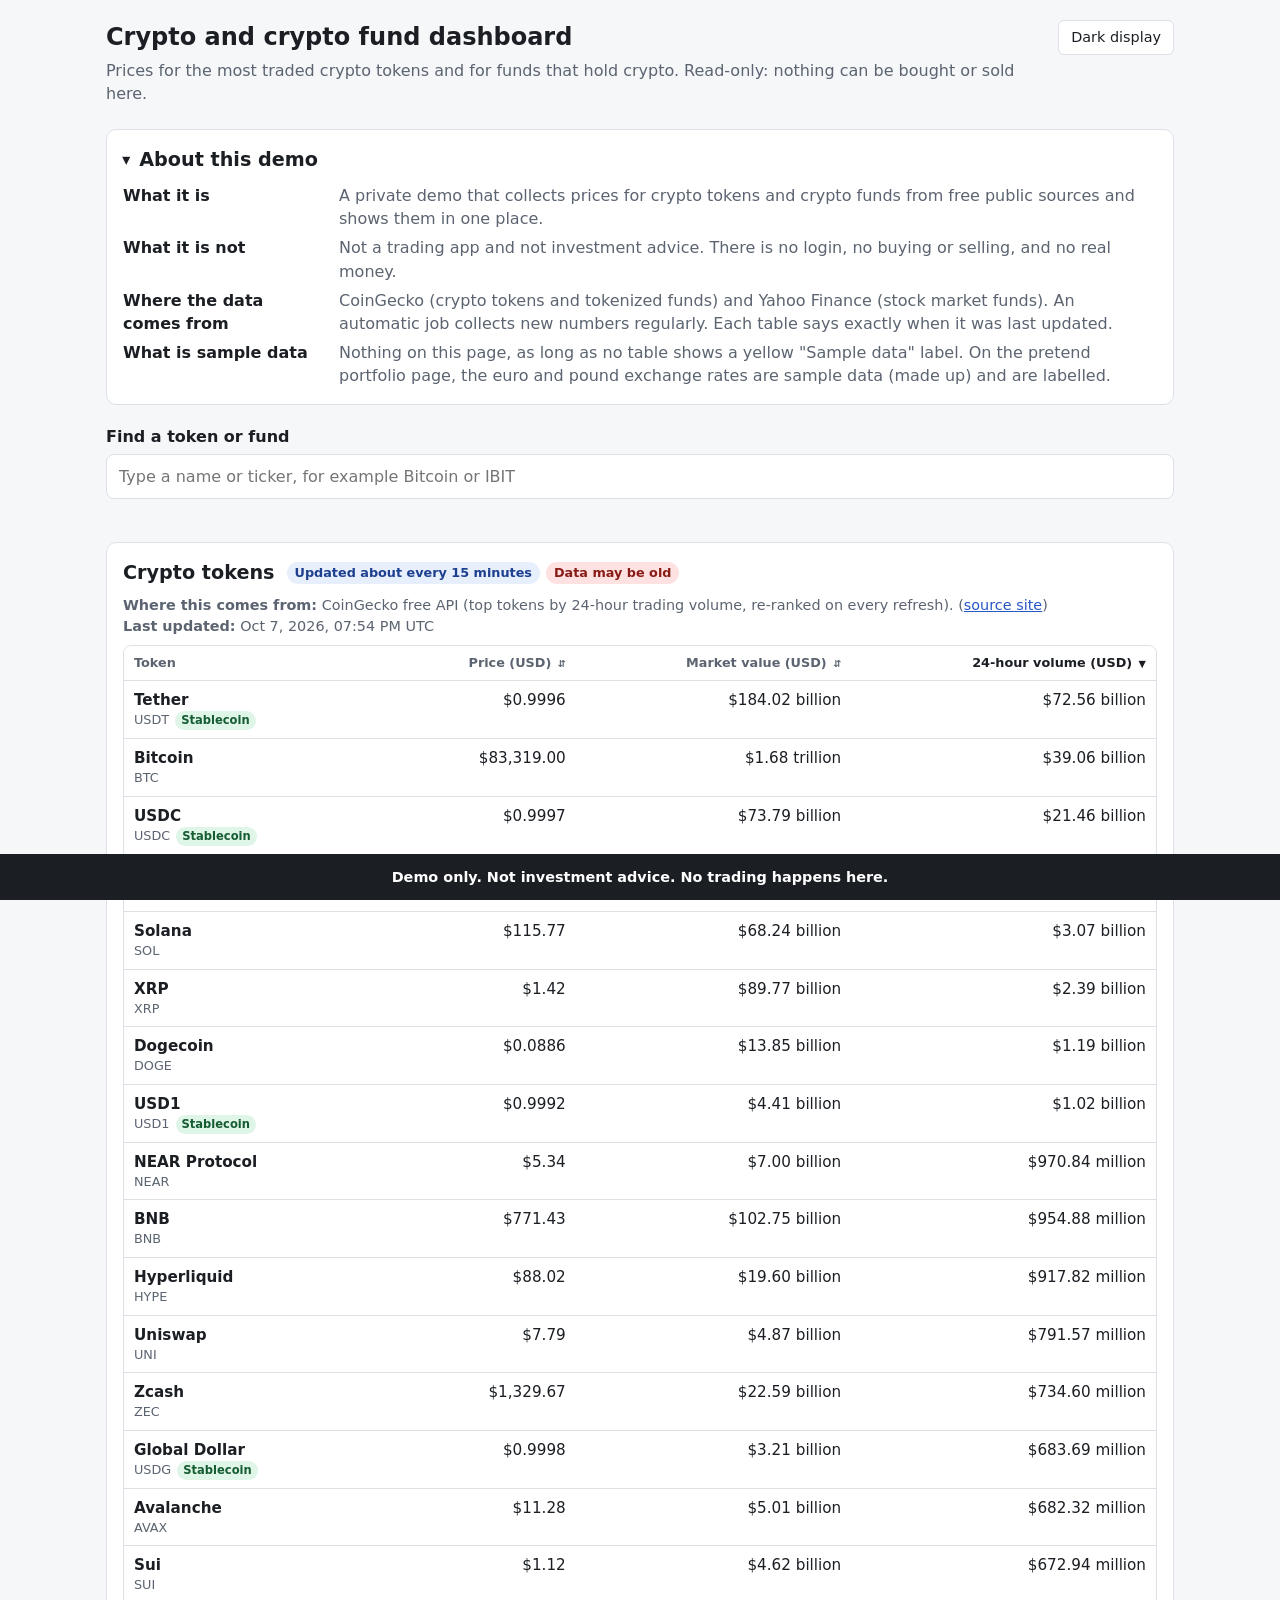
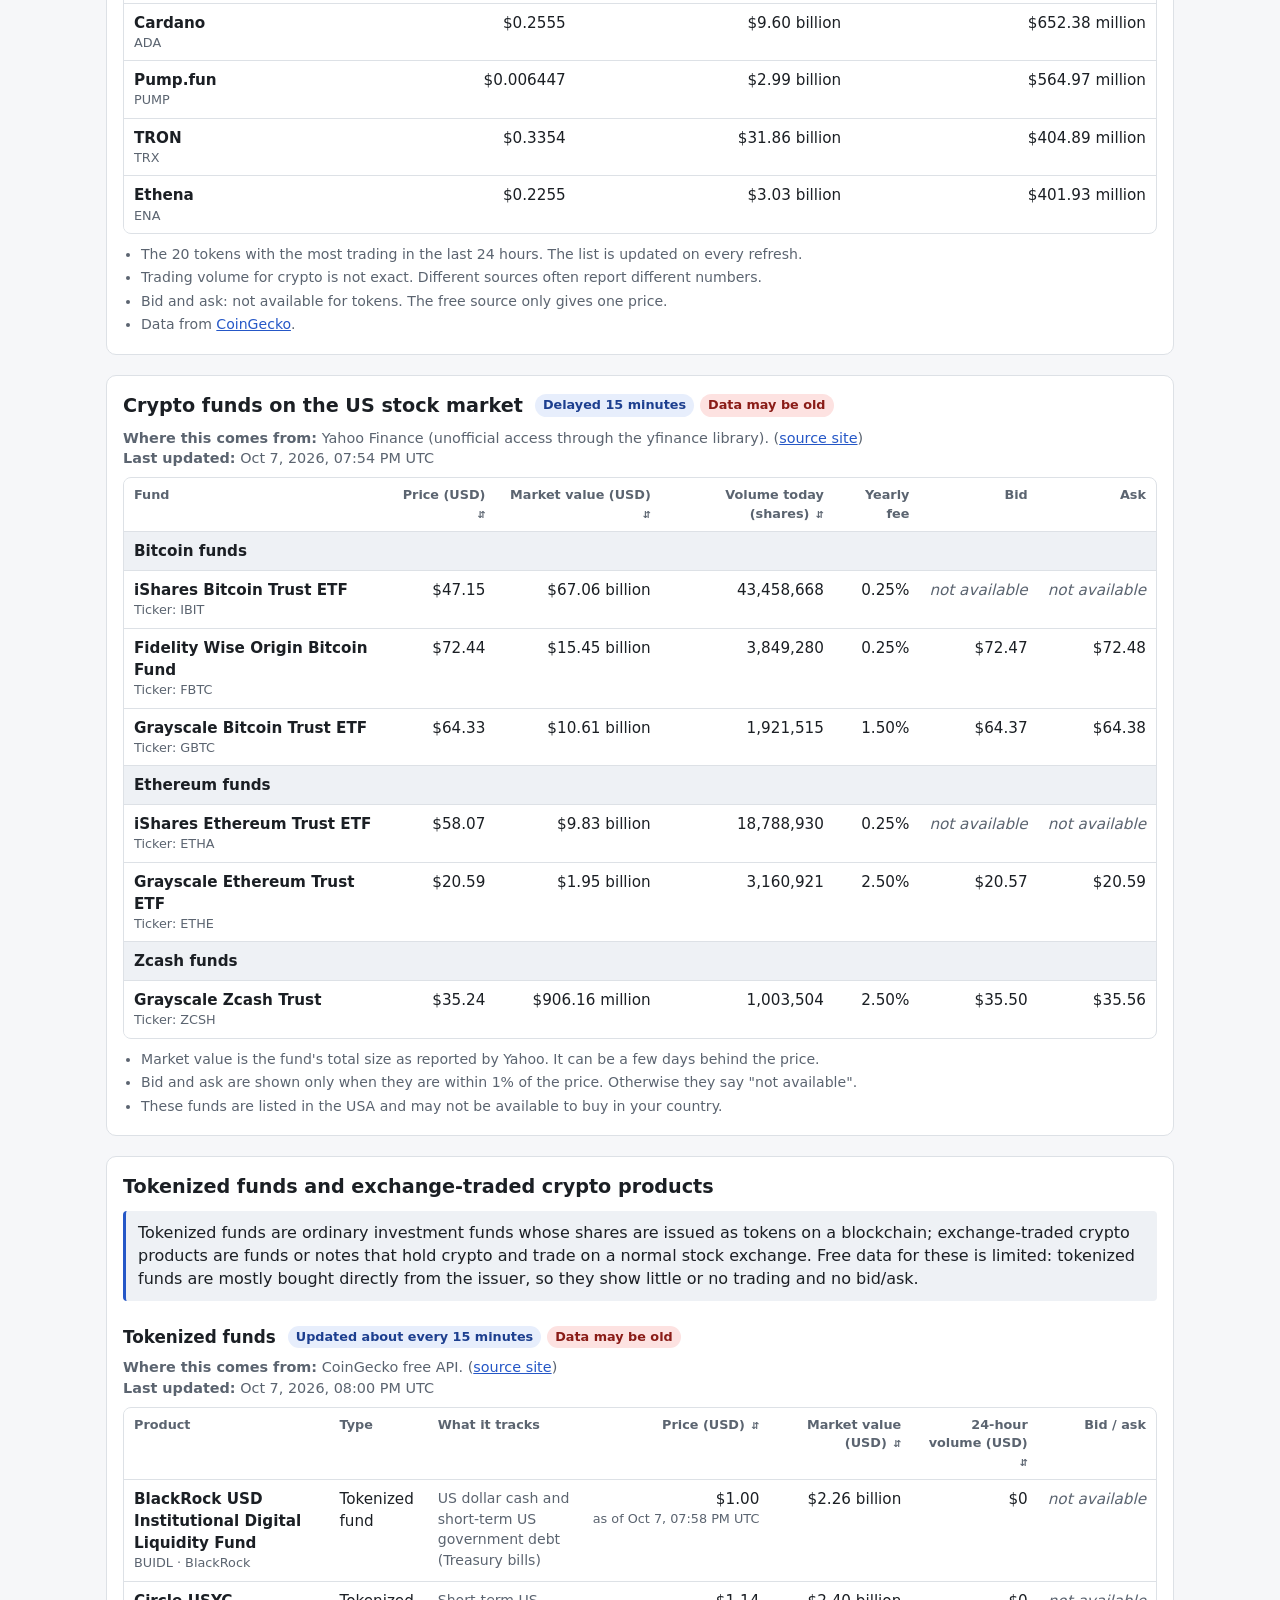
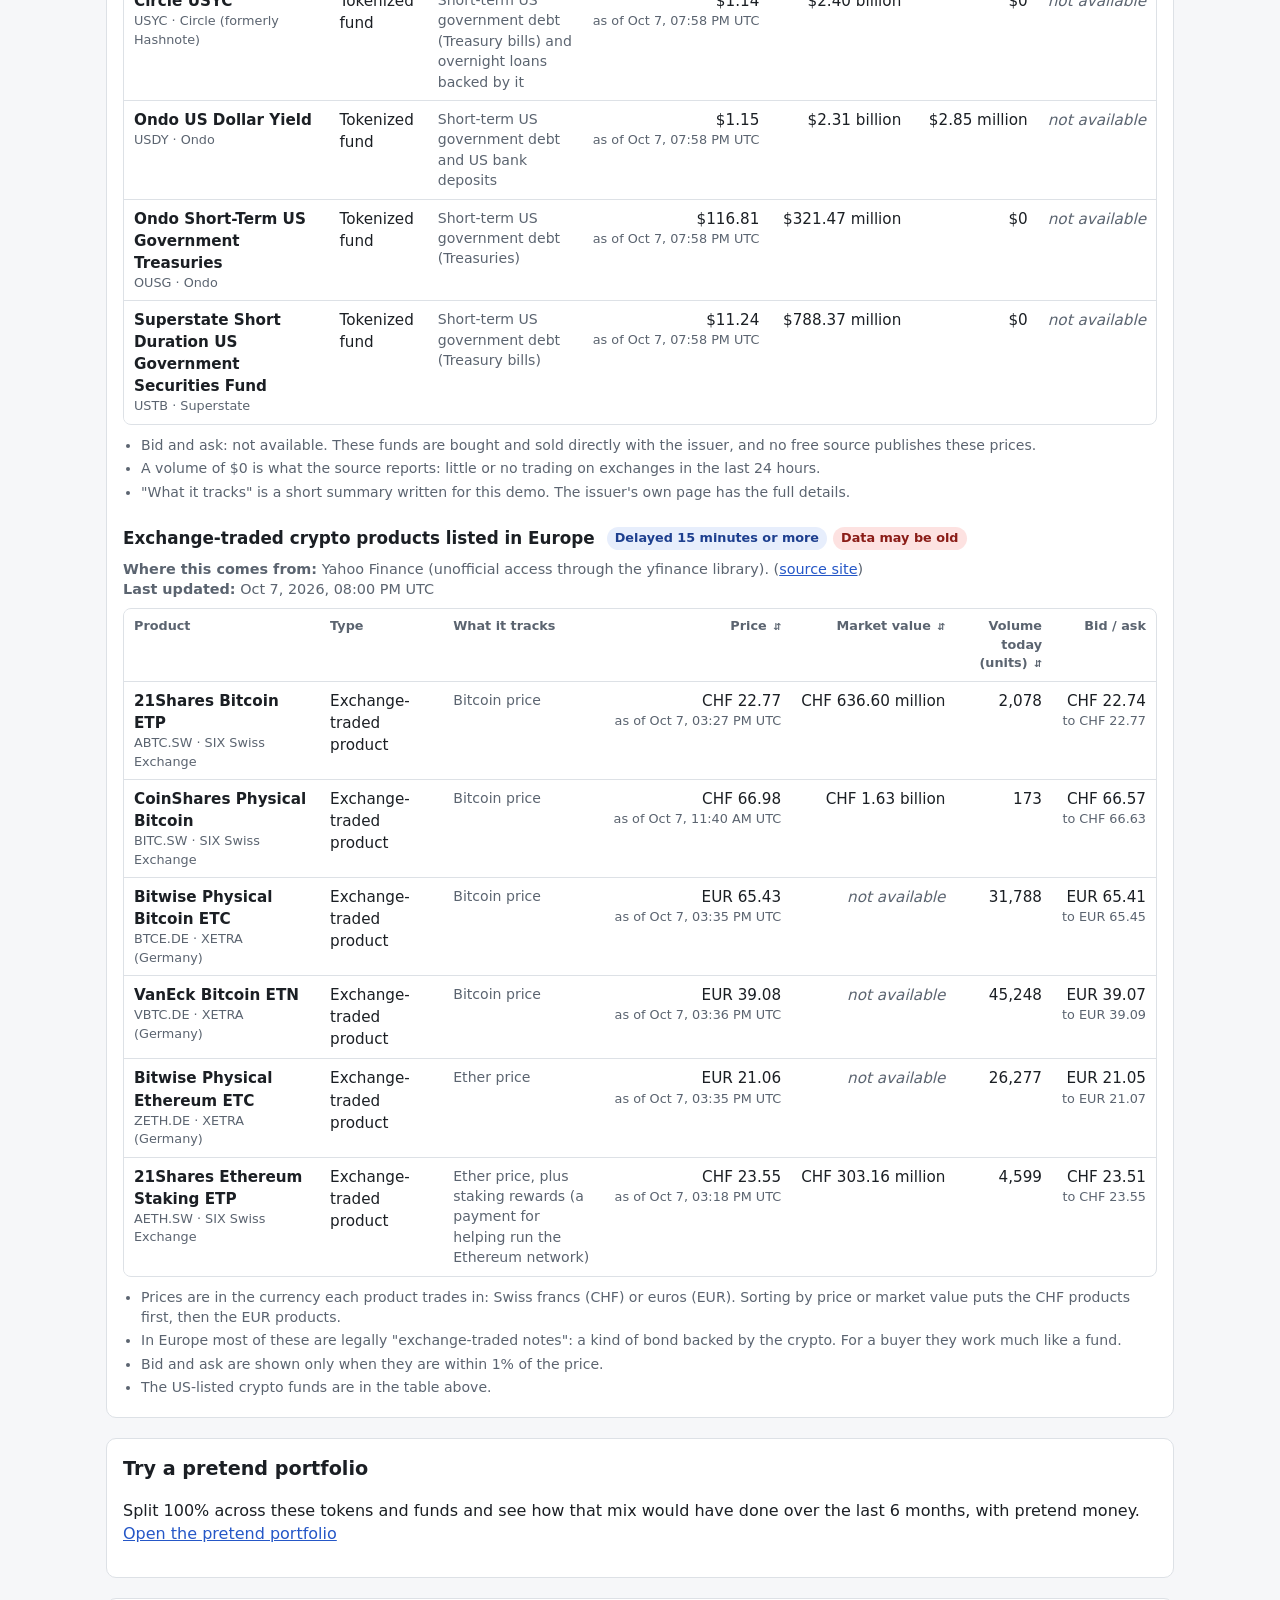
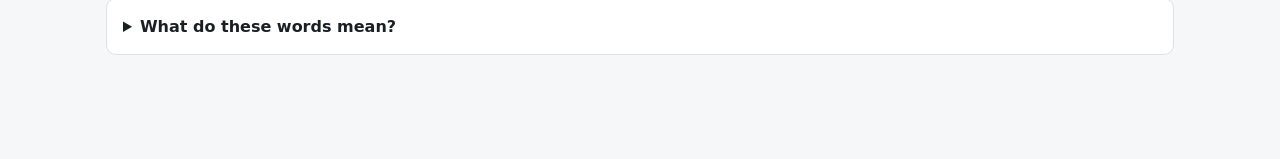
==== commit ac4b3d04: "About this demo: tap-to-open box on phones Starts closed on small screens with a 'Tap to read' hint;" ====
--- a/index.html
+++ b/index.html
@@ -20,8 +20,8 @@
   </header>
 
   <main>
-    <section class="panel about" aria-labelledby="about-title">
-      <h2 id="about-title">About this demo</h2>
+    <details class="panel about" id="about" open>
+      <summary><h2 id="about-title">About this demo</h2><span class="about-hint">Tap to read</span></summary>
       <dl class="about-list">
         <dt>What it is</dt>
         <dd>A private demo that collects prices for crypto tokens and crypto funds from free public sources and shows them in one place.</dd>
@@ -32,7 +32,11 @@
         <dt>What is sample data</dt>
         <dd>Nothing on this page, as long as no table shows a yellow "Sample data" label. On the pretend portfolio page, the euro and pound exchange rates are sample data (made up) and are labelled.</dd>
       </dl>
-    </section>
+    </details>
+    <script>
+      // On a phone the About box starts closed (tap to open). On bigger screens it starts open.
+      if (window.matchMedia && window.matchMedia('(max-width: 680px)').matches) document.getElementById('about').open = false;
+    </script>
 
     <div class="search-bar">
       <label for="search">Find a token or fund</label>
--- a/style.css
+++ b/style.css
@@ -167,7 +167,13 @@
 
 /* ---------- Dashboard: about box, search, tables ---------- */
 h3 { font-size: 1.05rem; margin: 0; }
-.about h2 { margin-bottom: 8px; }
+.about summary { cursor: pointer; display: flex; align-items: baseline; justify-content: space-between; gap: 12px; list-style: none; }
+.about summary::-webkit-details-marker { display: none; }
+.about summary h2 { display: inline; }
+.about summary h2::before { content: "\25B8"; display: inline-block; margin-right: 8px; font-size: 0.85em; transition: transform 0.15s; }
+.about[open] summary h2::before { transform: rotate(90deg); }
+.about[open] summary { margin-bottom: 10px; }
+.about-hint { display: none; color: var(--accent); font-size: 0.9rem; white-space: nowrap; }
 .about-list { margin: 0; display: grid; grid-template-columns: 200px 1fr; gap: 6px 16px; }
 .about-list dt { font-weight: 600; }
 .about-list dd { margin: 0; color: var(--muted); }
@@ -225,6 +231,7 @@
 
 @media (max-width: 680px) {
   .about-list { grid-template-columns: 1fr; gap: 2px; }
+  .about:not([open]) .about-hint { display: inline; }
   .about-list dd { margin-bottom: 8px; }
   .swipe-hint { display: block; }
   .data-table { font-size: 0.9rem; }
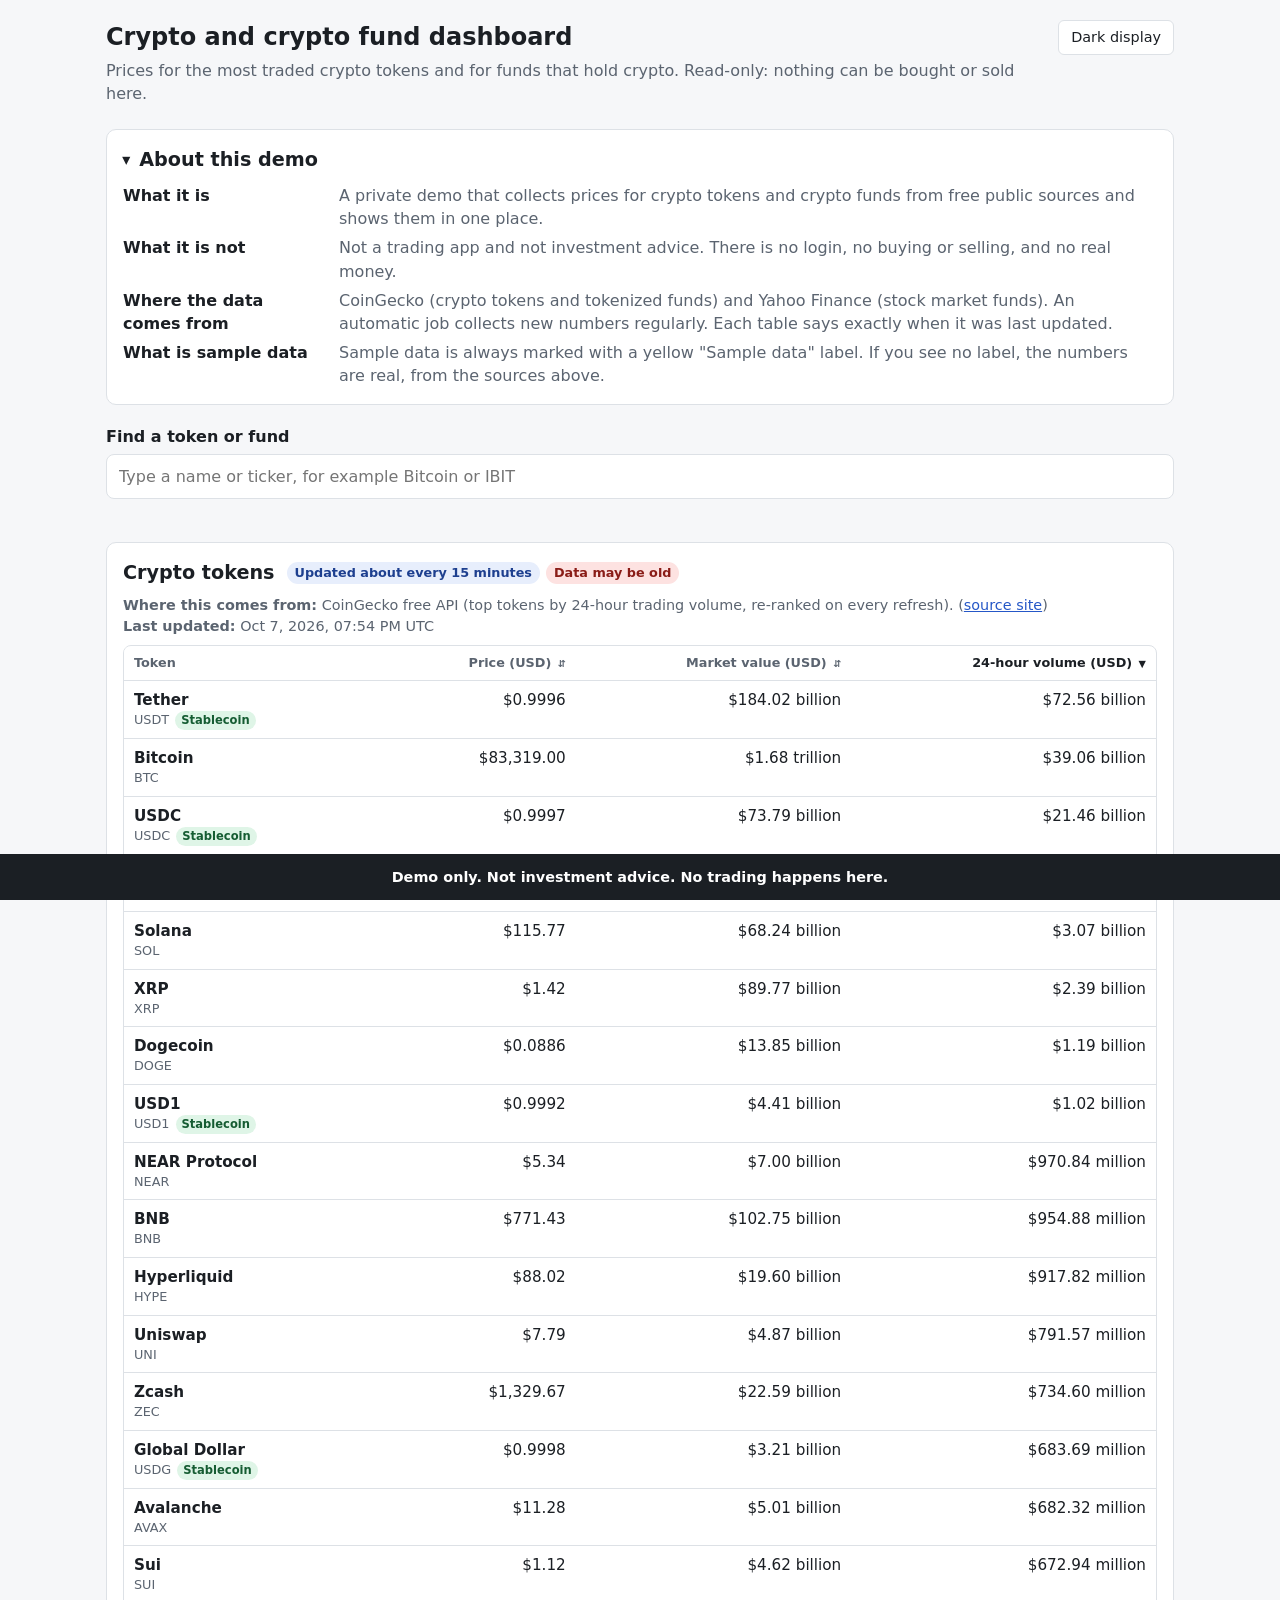
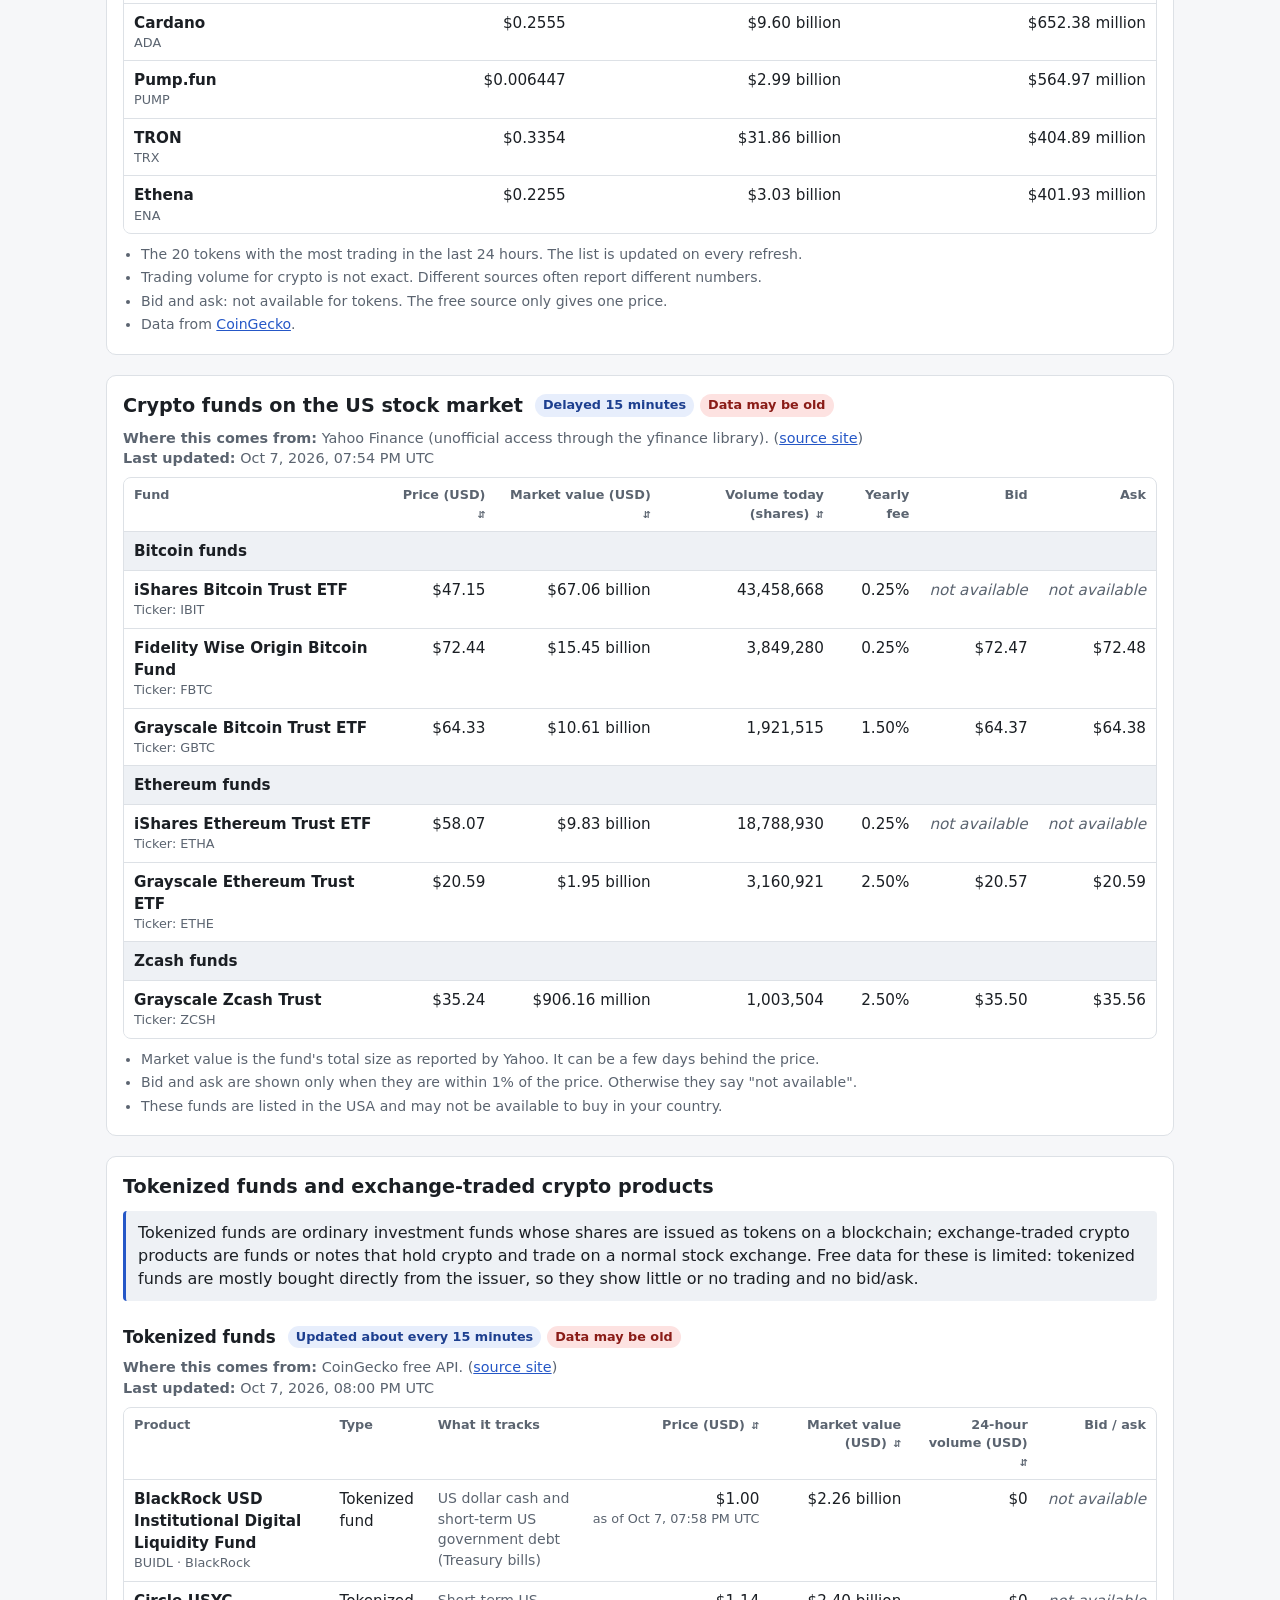
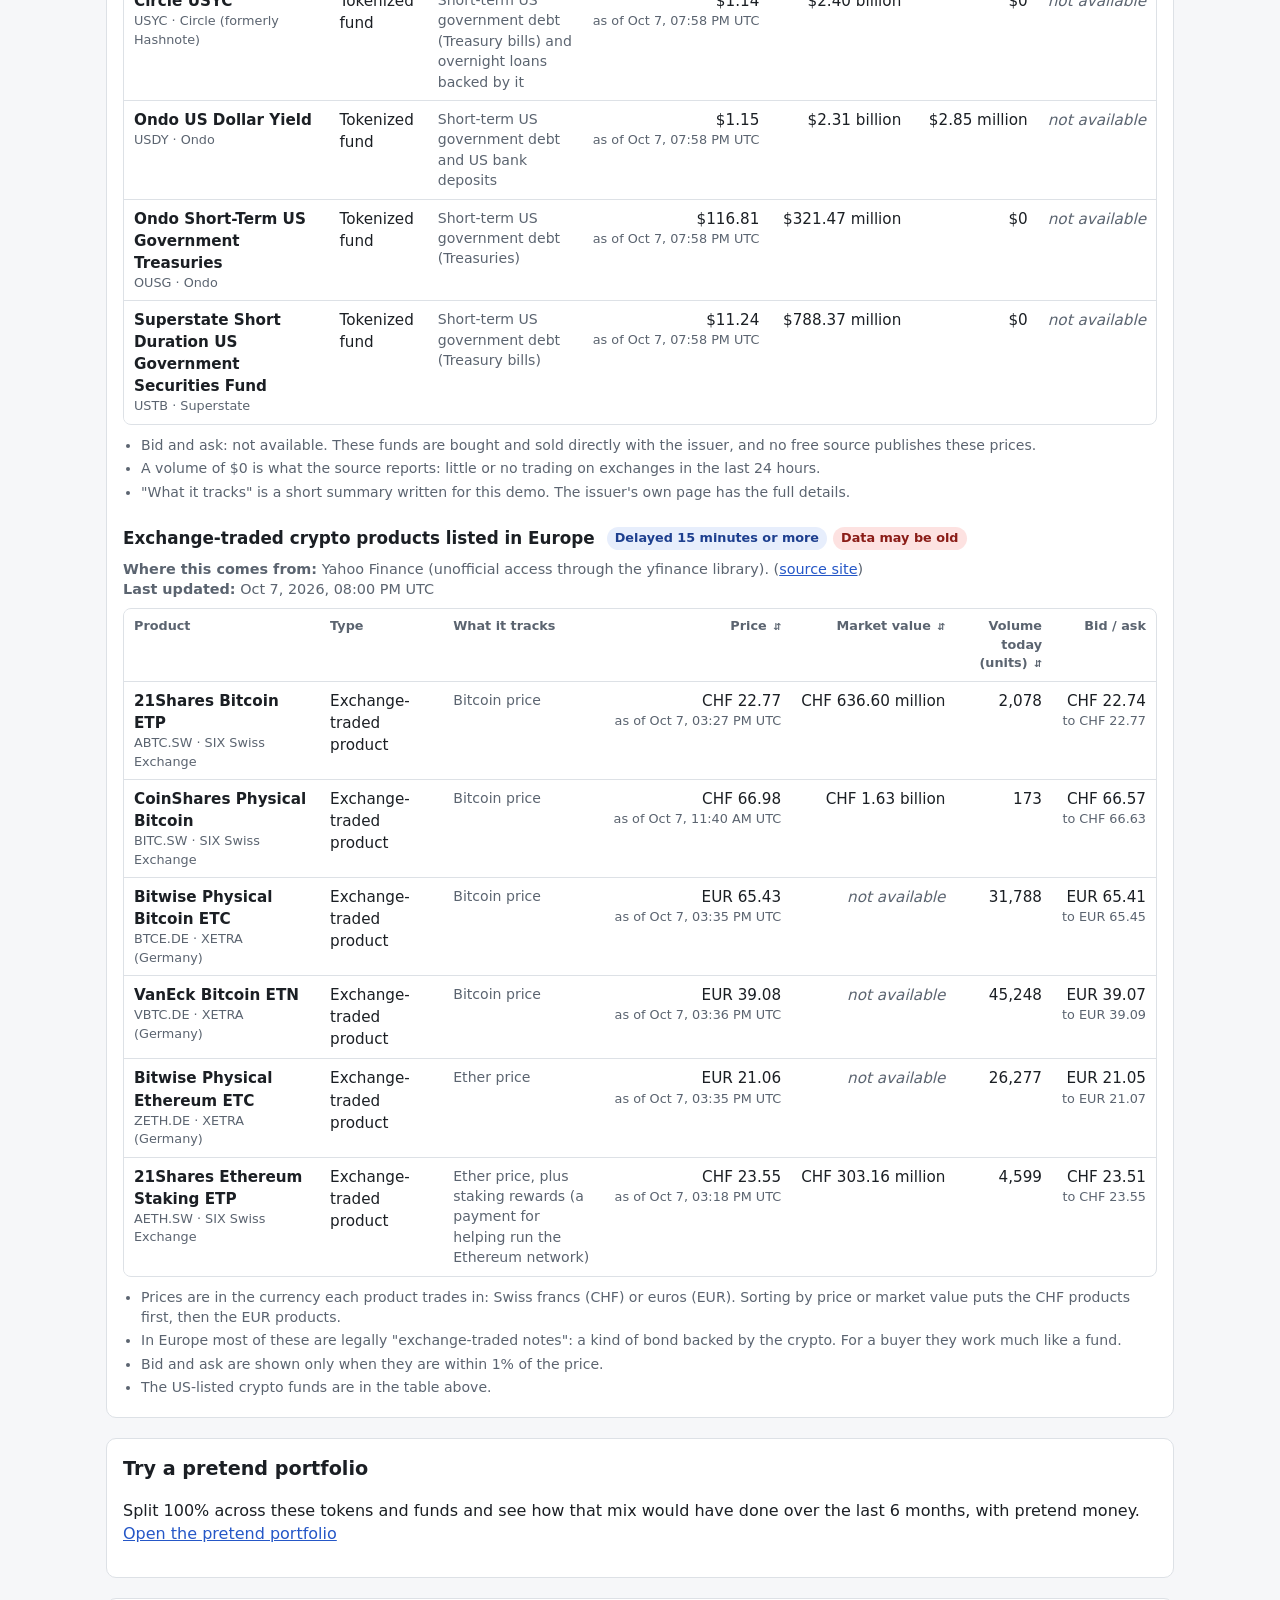
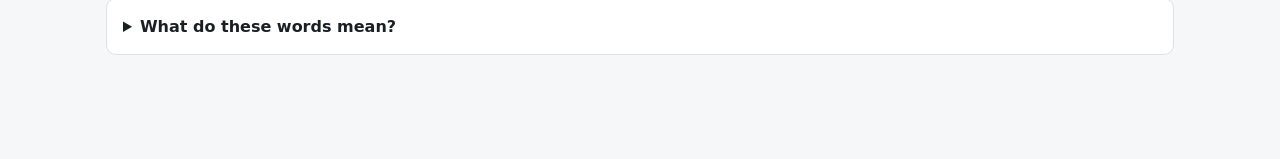
==== commit e6dfe37a: "Unpublish private planning notes; simpler sample-data wording - backlog.txt, build-proposal.txt and " ====
--- a/index.html
+++ b/index.html
@@ -30,7 +30,7 @@
         <dt>Where the data comes from</dt>
         <dd>CoinGecko (crypto tokens and tokenized funds) and Yahoo Finance (stock market funds). An automatic job collects new numbers regularly. Each table says exactly when it was last updated.</dd>
         <dt>What is sample data</dt>
-        <dd>Nothing on this page, as long as no table shows a yellow "Sample data" label. On the pretend portfolio page, the euro and pound exchange rates are sample data (made up) and are labelled.</dd>
+        <dd>Sample data is always marked with a yellow "Sample data" label. If you see no label, the numbers are real, from the sources above.</dd>
       </dl>
     </details>
     <script>
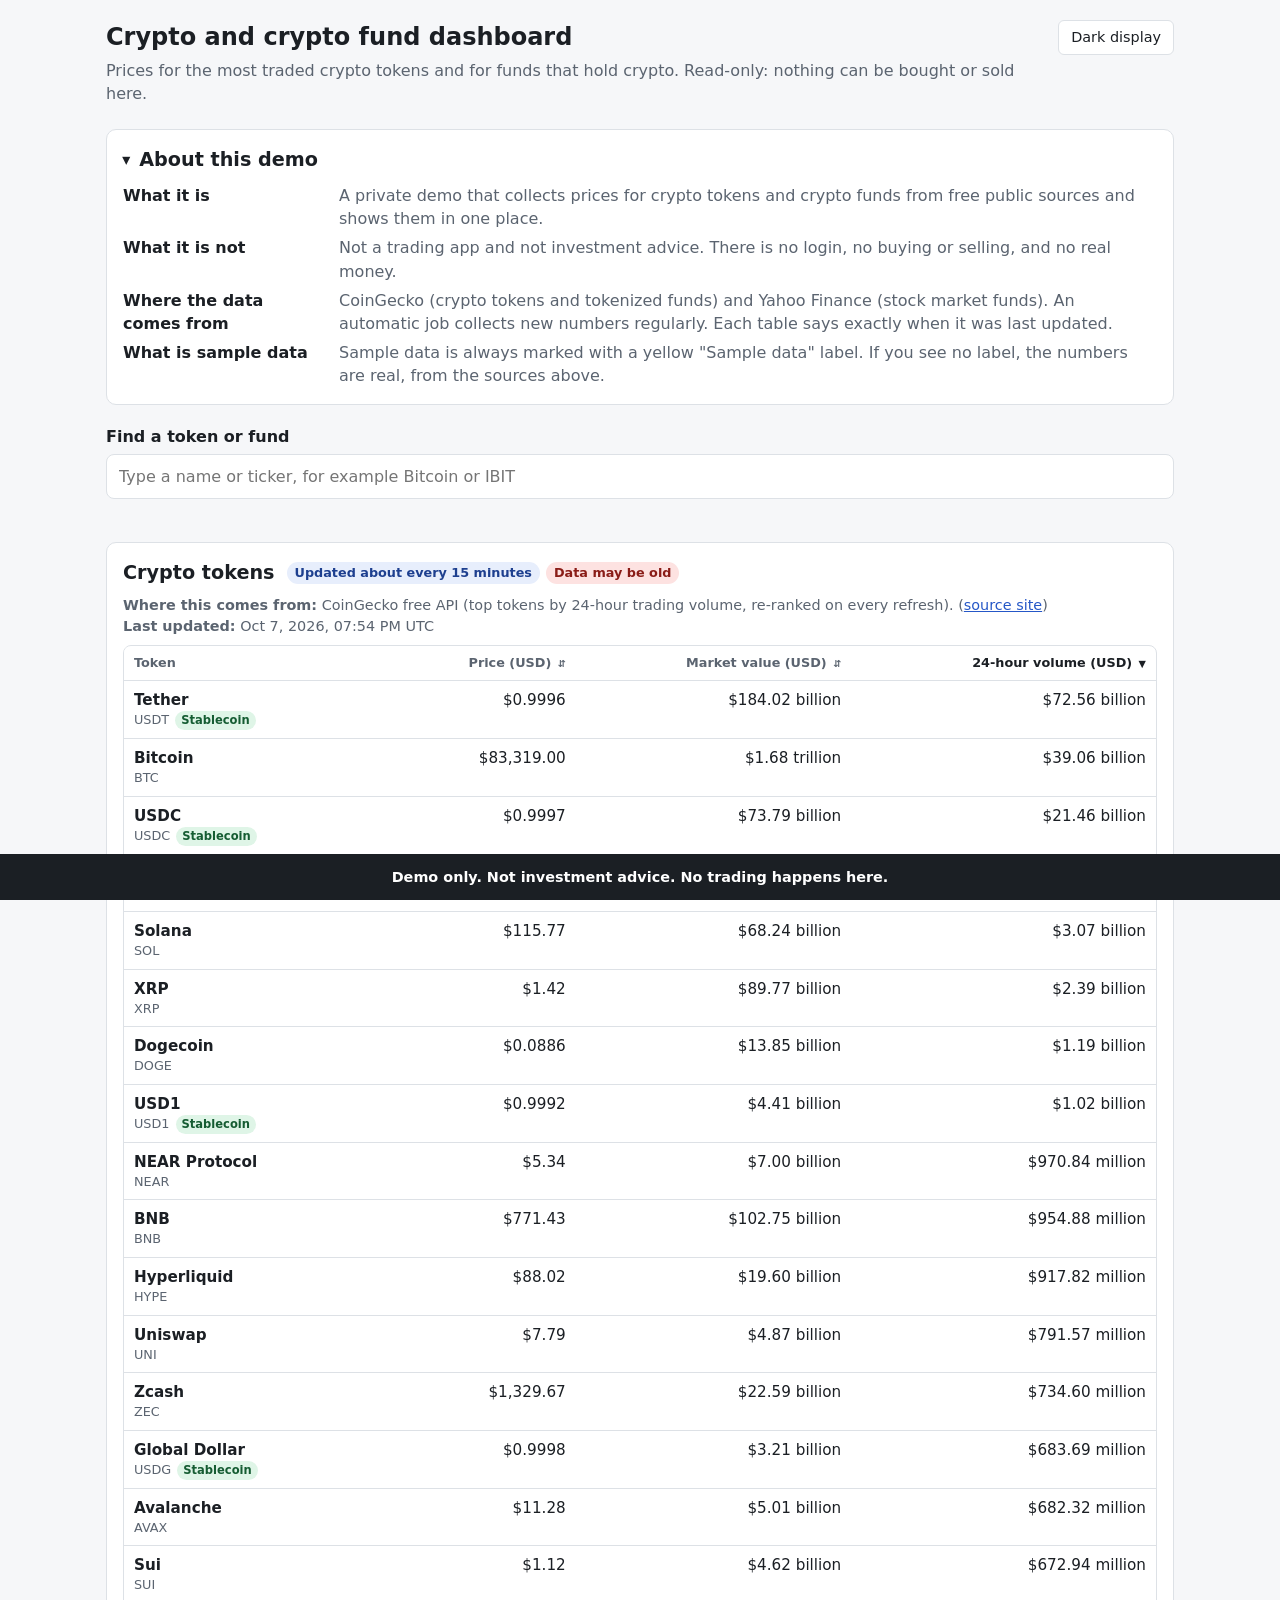
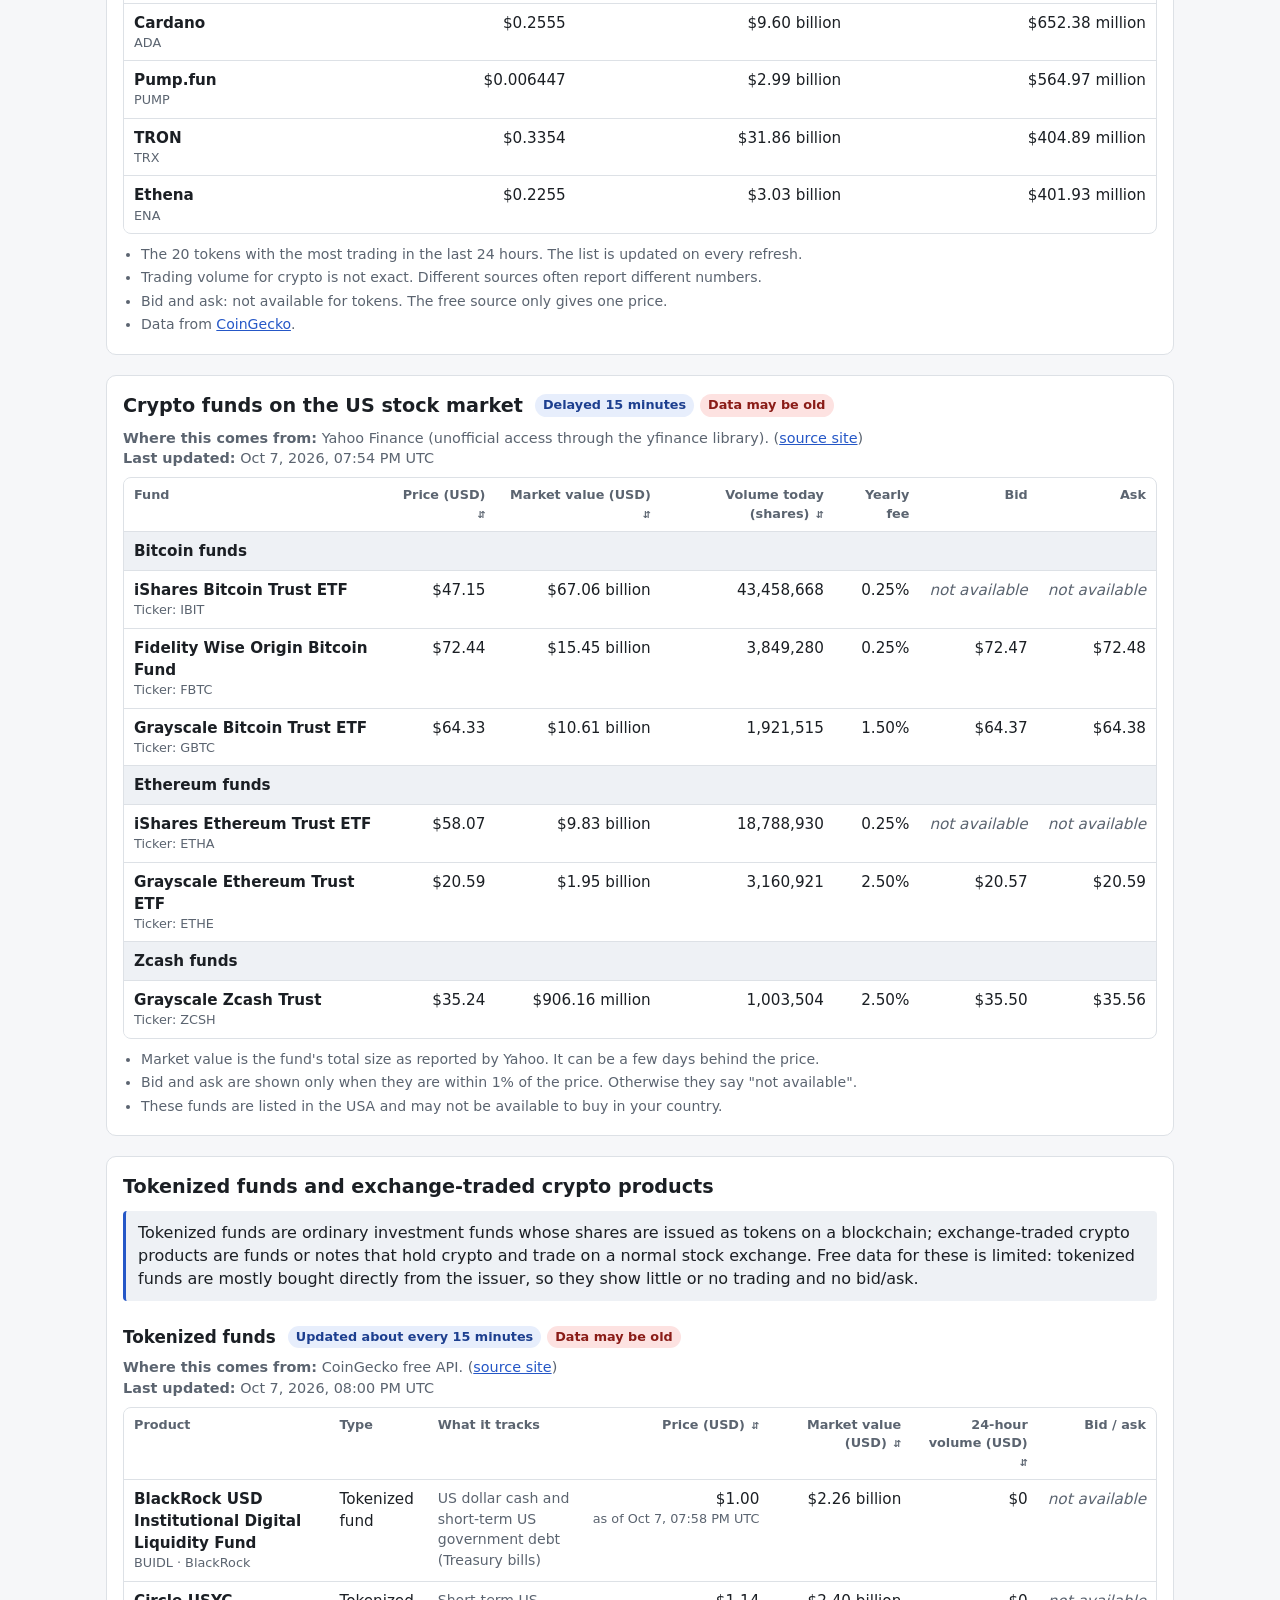
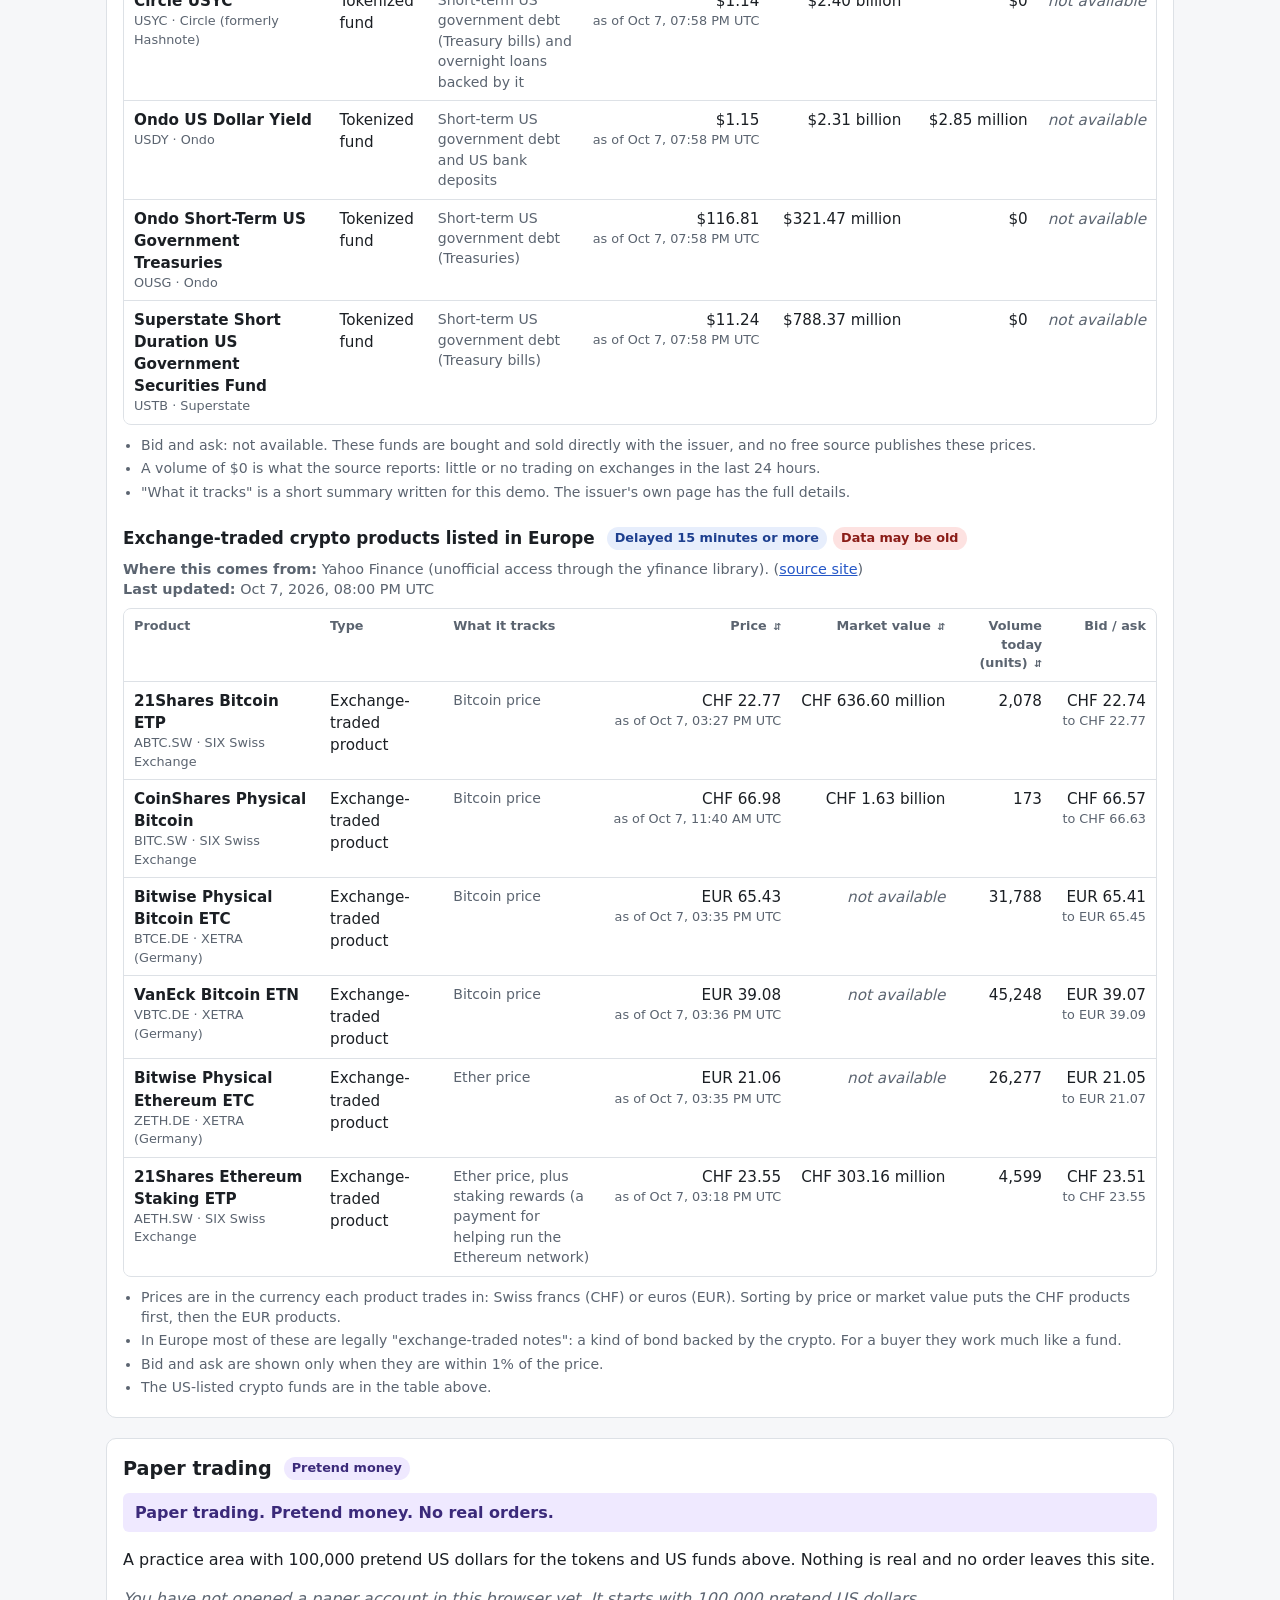
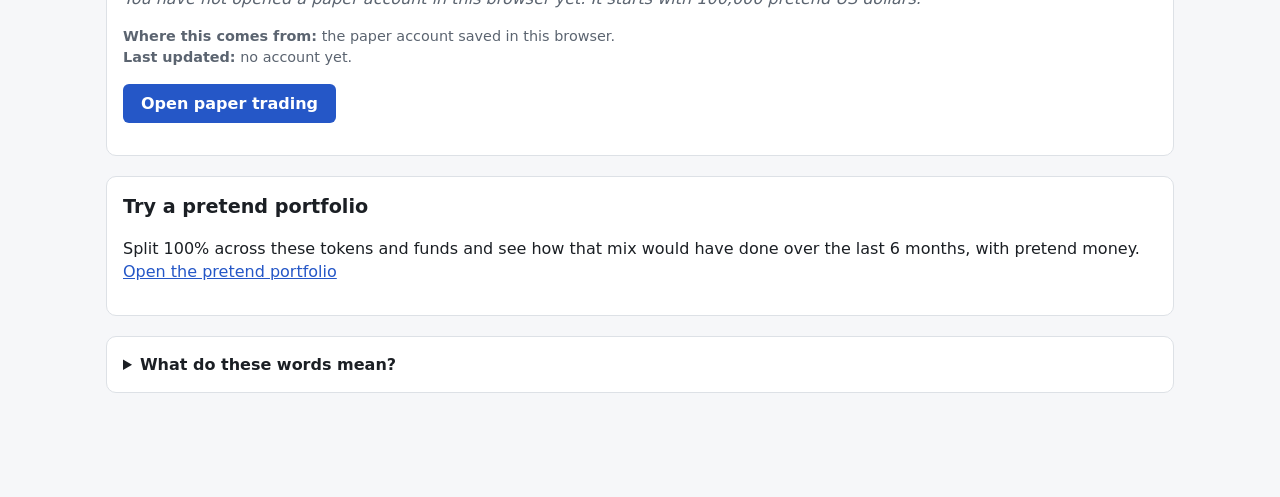
==== commit 8d4cf49c: "Slice 2c (not yet confirmed): portfolio, order history, dashboard entry - Your portfolio: total valu" ====
--- a/index.html
+++ b/index.html
@@ -105,6 +105,19 @@
       </ul>
     </section>
 
+    <section class="panel paper-summary" aria-labelledby="paper-title">
+      <div class="panel-head">
+        <h2 id="paper-title">Paper trading</h2>
+        <span class="badge pretend">Pretend money</span>
+      </div>
+      <p class="paper-line">Paper trading. Pretend money. No real orders.</p>
+      <p>A practice area with 100,000 pretend US dollars for the tokens and US funds above. Nothing is real and no order leaves this site.</p>
+      <p class="loading" id="paper-loading" role="status">Loading your paper account&hellip;</p>
+      <div id="paper-area"></div>
+      <p class="meta" id="paper-meta"></p>
+      <p><a class="button-link" href="paper.html">Open paper trading</a></p>
+    </section>
+
     <section class="panel preview-link" aria-labelledby="preview-title">
       <h2 id="preview-title">Try a pretend portfolio</h2>
       <p>Split 100% across these tokens and funds and see how that mix would have done over the last 6 months, with pretend money. <a href="preview.html">Open the pretend portfolio</a></p>
@@ -135,5 +148,8 @@
 
   <script src="theme.js"></script>
   <script src="app.js"></script>
+  <script src="paper-account.js"></script>
+  <script src="paper-market.js"></script>
+  <script src="dashboard-paper.js"></script>
 </body>
 </html>
--- a/style.css
+++ b/style.css
@@ -18,6 +18,10 @@
   --footer-text: #ffffff;
   --footer-border: transparent;
   --on-accent: #ffffff;
+  --paper-bg: #efe9ff;
+  --paper-text: #3b2a7a;
+  --paper-page: #f7f4ff;
+  --danger: #b42318;
 }
 /* Dark display: follows the device setting unless the visitor picks Light or Dark with the button. */
 @media (prefers-color-scheme: dark) {
@@ -41,6 +45,10 @@
     --footer-text: #ffffff;
     --footer-border: #2a2f36;
     --on-accent: #000000;
+    --paper-bg: #2a2150;
+    --paper-text: #ddd3ff;
+    --paper-page: #07050f;
+    --danger: #ff8a80;
   }
 }
 :root[data-theme="dark"] {
@@ -63,9 +71,14 @@
   --footer-text: #ffffff;
   --footer-border: #2a2f36;
   --on-accent: #000000;
+  --paper-bg: #2a2150;
+  --paper-text: #ddd3ff;
+  --paper-page: #07050f;
+  --danger: #ff8a80;
 }
 
 * { box-sizing: border-box; }
+[hidden] { display: none !important; }
 body {
   margin: 0;
   font-family: system-ui, -apple-system, "Segoe UI", Roboto, sans-serif;
@@ -319,3 +332,110 @@
 .section-intro { margin: 10px 0 4px; padding: 10px 12px; border-left: 3px solid var(--accent); background: var(--group-bg); border-radius: 4px; }
 .data-table td.tracks { color: var(--muted); font-size: 0.88rem; min-width: 150px; max-width: 200px; }
 .data-table th.num { white-space: normal; }
+
+/* ---------- Paper trading page ---------- */
+body.paper-page { background: var(--paper-page); }
+.paper-banner {
+  position: sticky;
+  top: 0;
+  z-index: 10;
+  background: var(--paper-bg);
+  color: var(--paper-text);
+  text-align: center;
+  font-weight: 700;
+  padding: 10px 16px;
+  border-bottom: 1px solid var(--border);
+}
+.badge.pretend { background: var(--paper-bg); color: var(--paper-text); }
+.paper-line { margin: 10px 0 0; padding: 8px 12px; border-radius: 6px; background: var(--paper-bg); color: var(--paper-text); font-weight: 600; }
+.balance-label { margin: 18px 0 0; color: var(--muted); font-size: 0.9rem; }
+.balance { margin: 2px 0 0; font-size: 2.2rem; font-weight: 700; font-variant-numeric: tabular-nums; }
+.balance-sub { margin: 0 0 8px; color: var(--muted); font-size: 0.9rem; }
+.reset-area { margin-top: 16px; border-top: 1px solid var(--border); padding-top: 14px; }
+button.secondary, button.danger {
+  font: inherit;
+  padding: 7px 14px;
+  border-radius: 6px;
+  cursor: pointer;
+  border: 1px solid var(--border);
+  background: var(--panel);
+  color: var(--text);
+}
+button.danger { background: var(--danger); border-color: var(--danger); color: var(--on-accent); font-weight: 600; margin-right: 6px; }
+.confirm { margin-top: 10px; padding: 12px; border: 1px solid var(--danger); border-radius: 8px; }
+.confirm p { margin: 0 0 10px; }
+.done { color: var(--stable-text); font-weight: 600; margin: 10px 0 0; }
+
+/* Paper trading: order form (slice 2b) */
+#order-form { display: grid; gap: 14px; margin-top: 12px; max-width: 560px; }
+.side-pick { border: none; padding: 0; margin: 0; display: flex; gap: 18px; flex-wrap: wrap; }
+.side-pick legend { font-weight: 600; margin-bottom: 6px; padding: 0; }
+.side-pick label { display: flex; align-items: center; gap: 6px; cursor: pointer; }
+.field { display: grid; gap: 6px; }
+.field > label { font-weight: 600; }
+.field select { width: 100%; }
+.amount-row { display: flex; align-items: center; gap: 8px; flex-wrap: wrap; }
+.amount-row .currency { font-weight: 600; }
+.amount-row input[type="text"] {
+  font: inherit;
+  width: 12em;
+  max-width: 60%;
+  padding: 8px 10px;
+  border-radius: 6px;
+  border: 1px solid var(--border);
+  background: var(--panel);
+  color: var(--text);
+  font-variant-numeric: tabular-nums;
+}
+.amount-row input:disabled { opacity: 0.5; }
+.sell-all { display: flex; align-items: center; gap: 6px; cursor: pointer; }
+.hint { margin: 0; color: var(--muted); font-size: 0.9rem; min-height: 1.3em; }
+.hint .bad { color: var(--warn-text); font-weight: 600; }
+.price-box { border: 1px solid var(--border); border-radius: 8px; padding: 10px 12px; }
+.price-box:empty { display: none; }
+.price-box p { margin: 2px 0; }
+.price-big { font-size: 1.3rem; font-weight: 700; font-variant-numeric: tabular-nums; margin-right: 6px; }
+.price-time { color: var(--muted); font-size: 0.9rem; }
+.price-status { margin-top: 8px !important; padding: 8px 10px; border-radius: 6px; }
+.price-status.blocked { background: var(--warn-bg); color: var(--warn-text); }
+.price-status.closed { background: var(--info-bg); color: var(--info-text); }
+.owned { color: var(--muted); font-size: 0.9rem; }
+.review { margin-top: 12px; max-width: 560px; border: 2px solid var(--paper-text); border-radius: 10px; padding: 14px; }
+.review h3 { margin: 0 0 4px; }
+.review-list { display: grid; grid-template-columns: max-content 1fr; gap: 6px 16px; margin: 12px 0; }
+.review-list dt { color: var(--muted); }
+.review-list dd { margin: 0; font-weight: 600; font-variant-numeric: tabular-nums; }
+.review .primary { margin-right: 6px; }
+button.primary:disabled { opacity: 0.45; cursor: not-allowed; }
+@media (max-width: 680px) {
+  .review-list { grid-template-columns: 1fr; gap: 0; }
+  .review-list dd { margin-bottom: 8px; }
+}
+
+/* Paper trading: portfolio and order history (slice 2c) */
+.portfolio .stats { margin-top: 14px; }
+.up { color: var(--stable-text); }
+.down { color: var(--warn-text); }
+.stat .value.up, .stat .value.down { font-weight: 700; }
+.tag-warn {
+  display: inline-block;
+  font-size: 0.72rem;
+  font-weight: 600;
+  padding: 1px 6px;
+  border-radius: 999px;
+  background: var(--warn-bg);
+  color: var(--warn-text);
+}
+.side { font-weight: 600; }
+#holdings-wrap, #history-wrap { margin-top: 12px; }
+.paper-summary .stats { margin: 12px 0; }
+a.button-link {
+  display: inline-block;
+  padding: 8px 18px;
+  border-radius: 6px;
+  background: var(--accent);
+  color: var(--on-accent);
+  font-weight: 600;
+  text-decoration: none;
+}
+a.button-link:focus-visible { outline: 2px solid var(--text); outline-offset: 2px; }
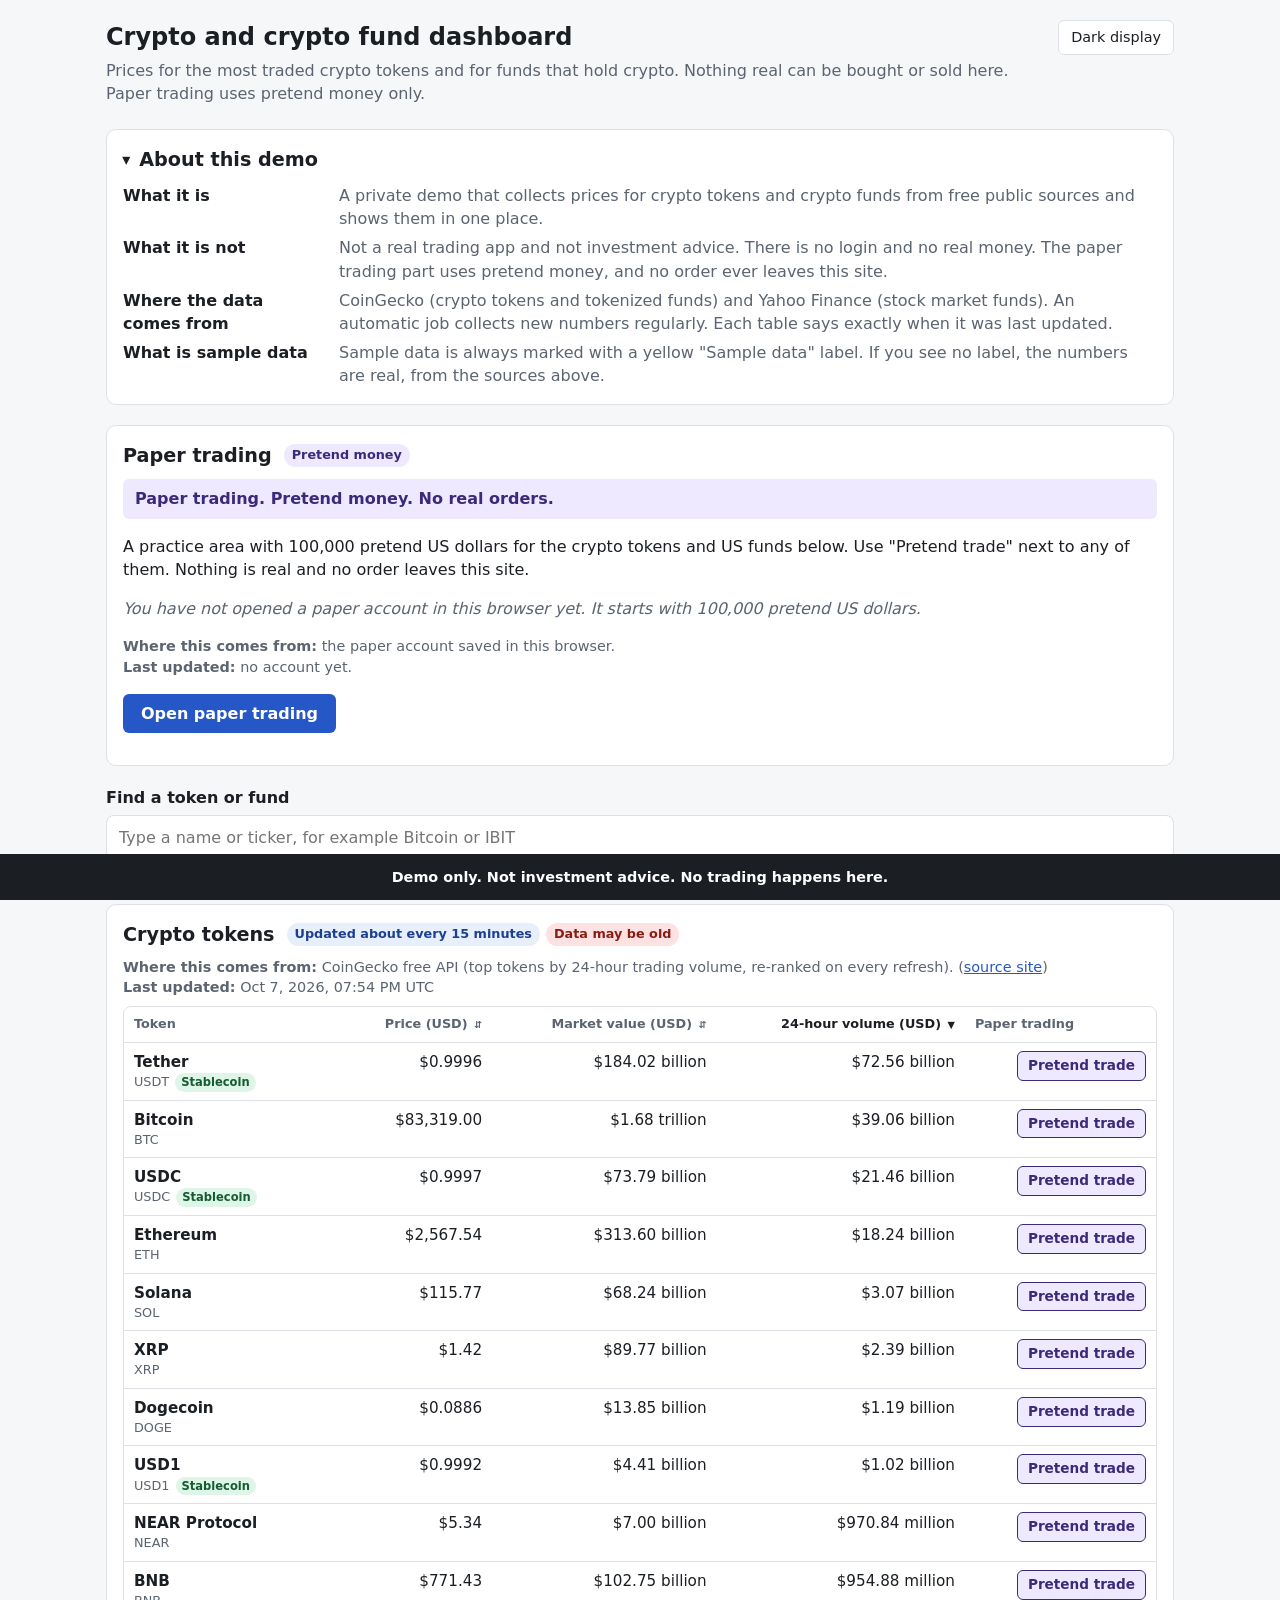
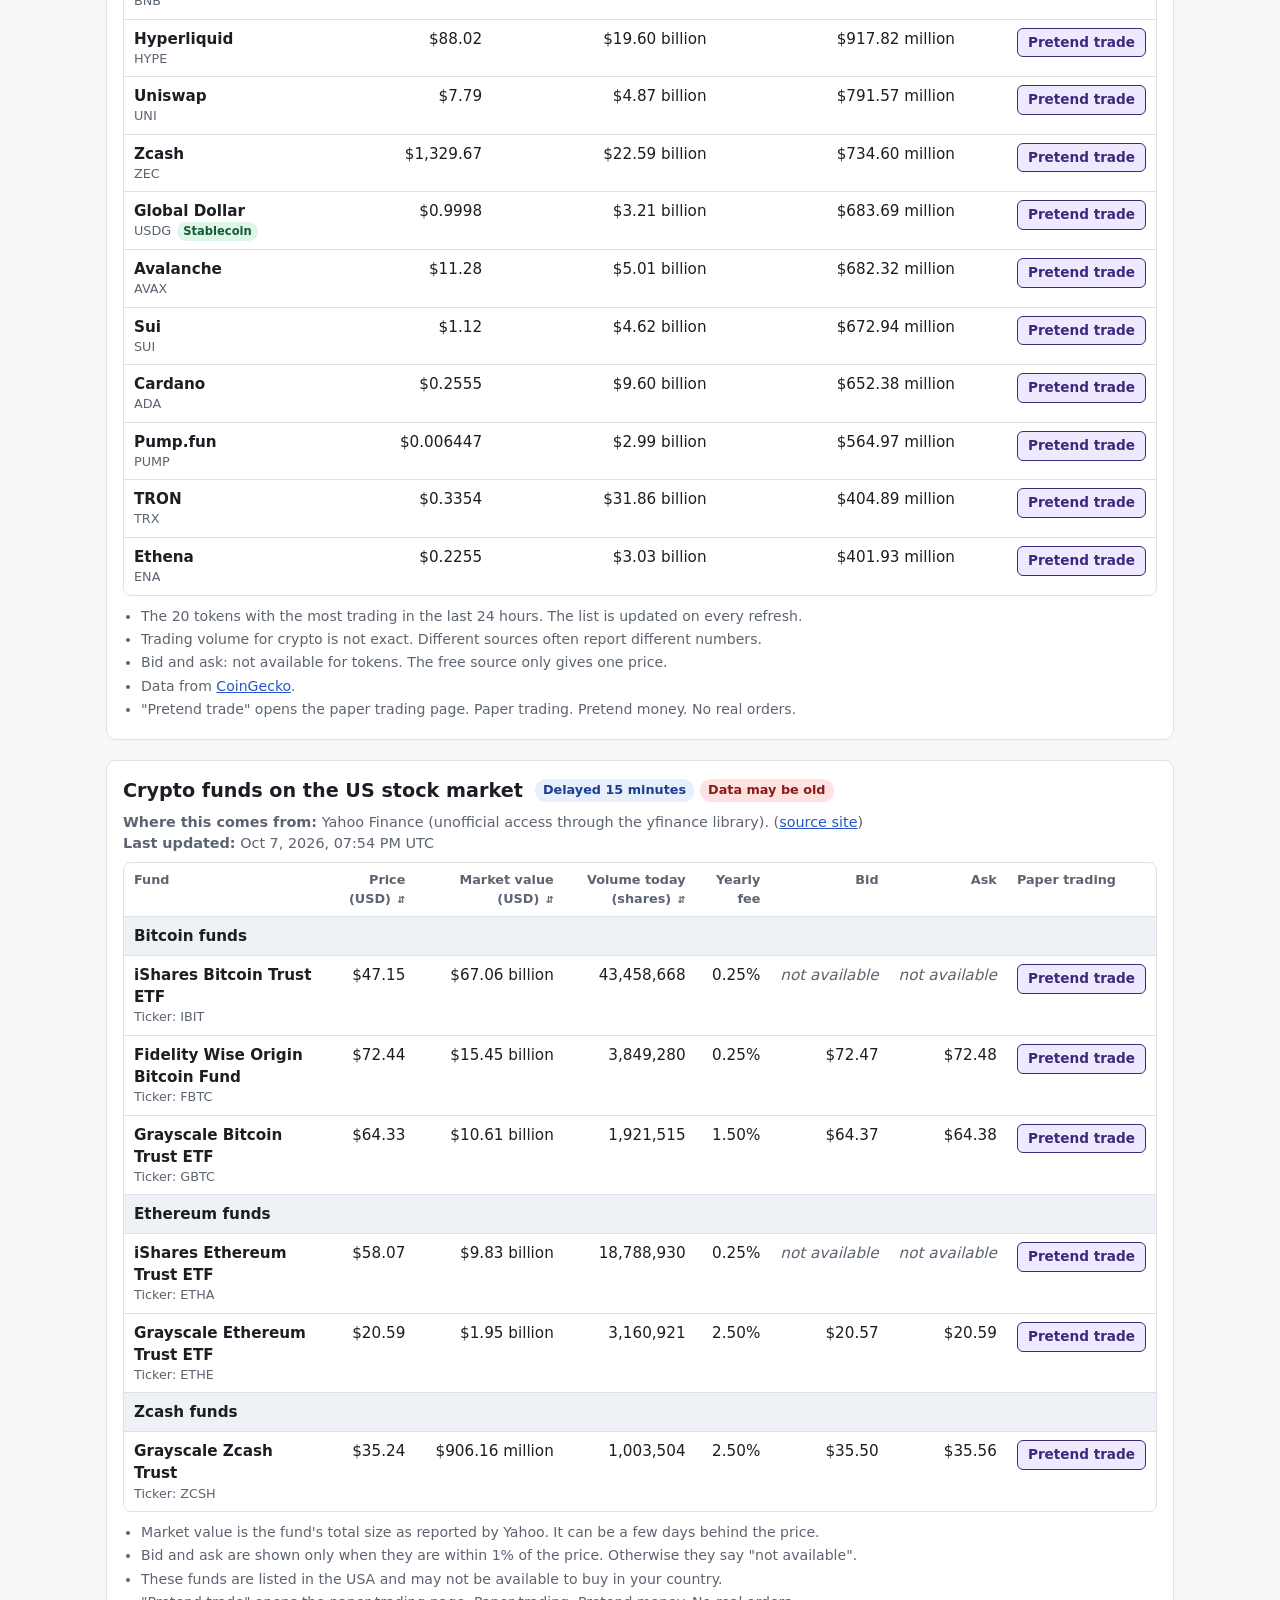
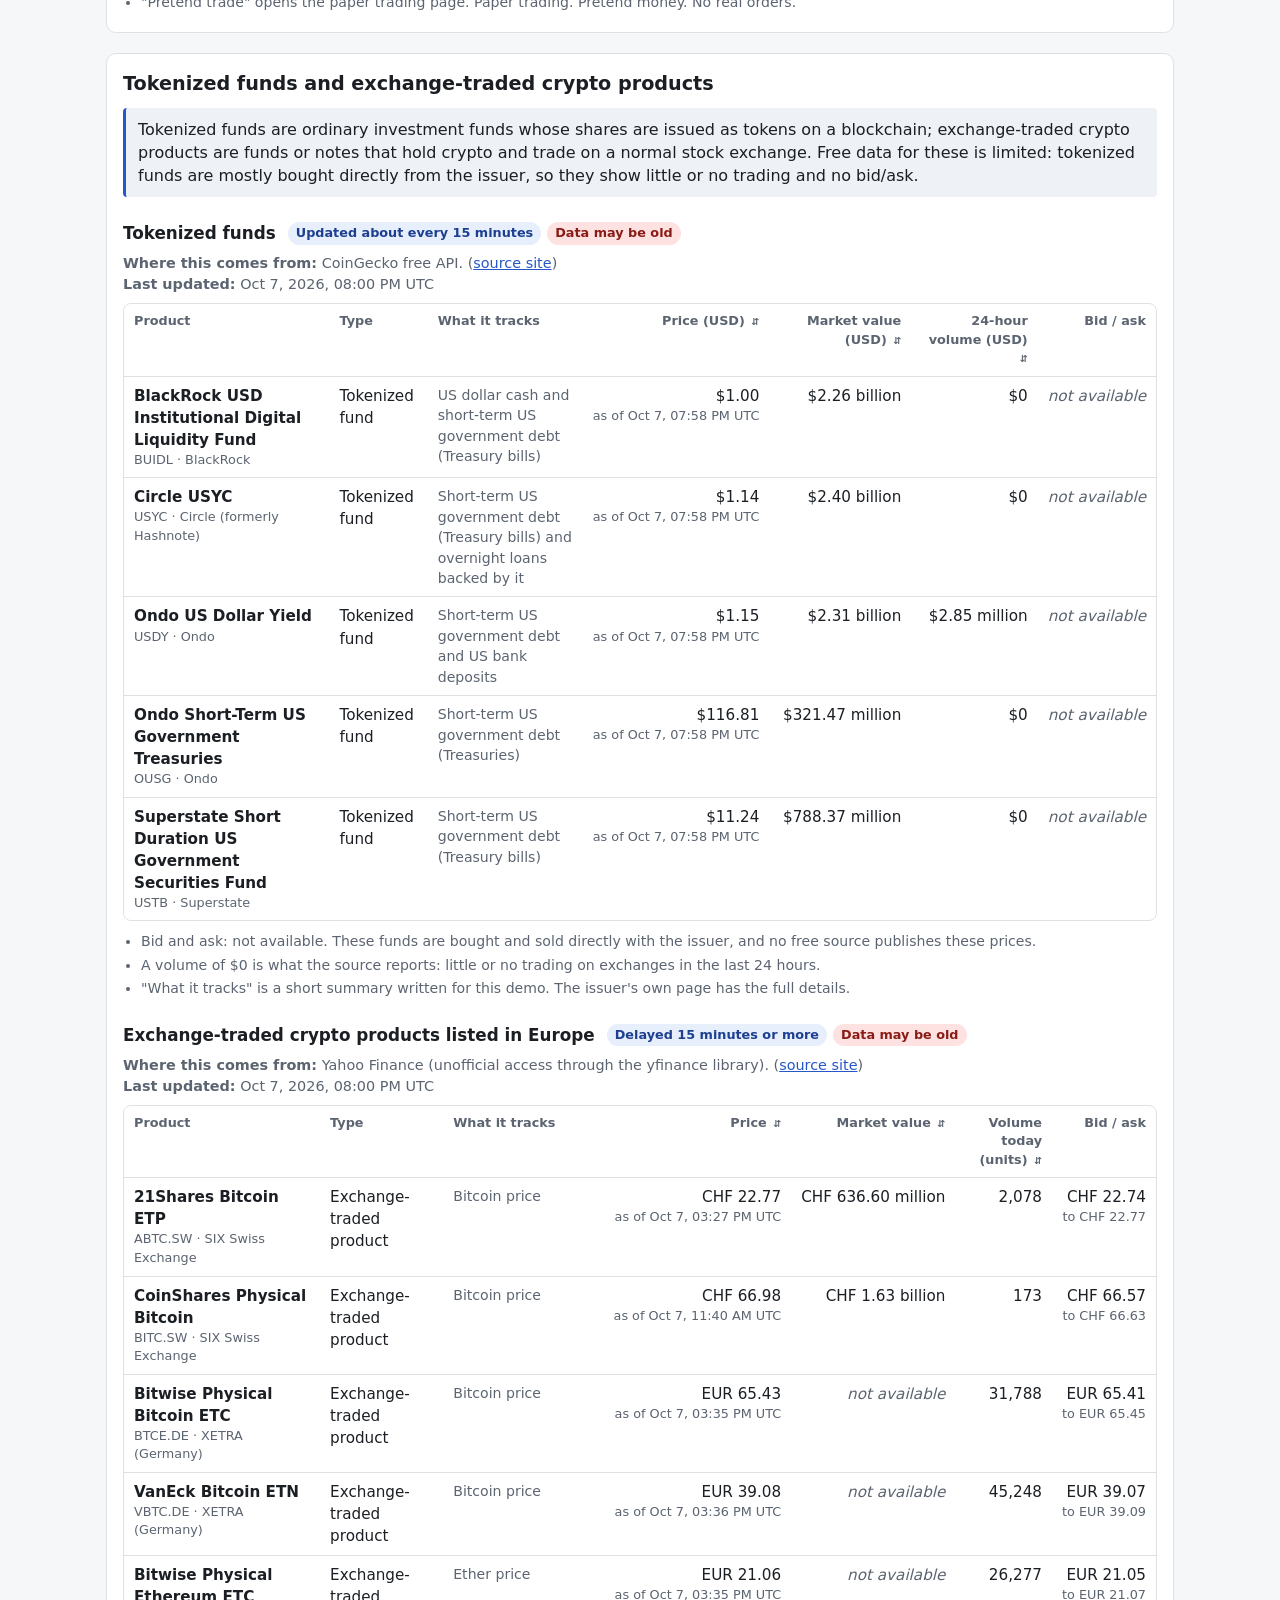
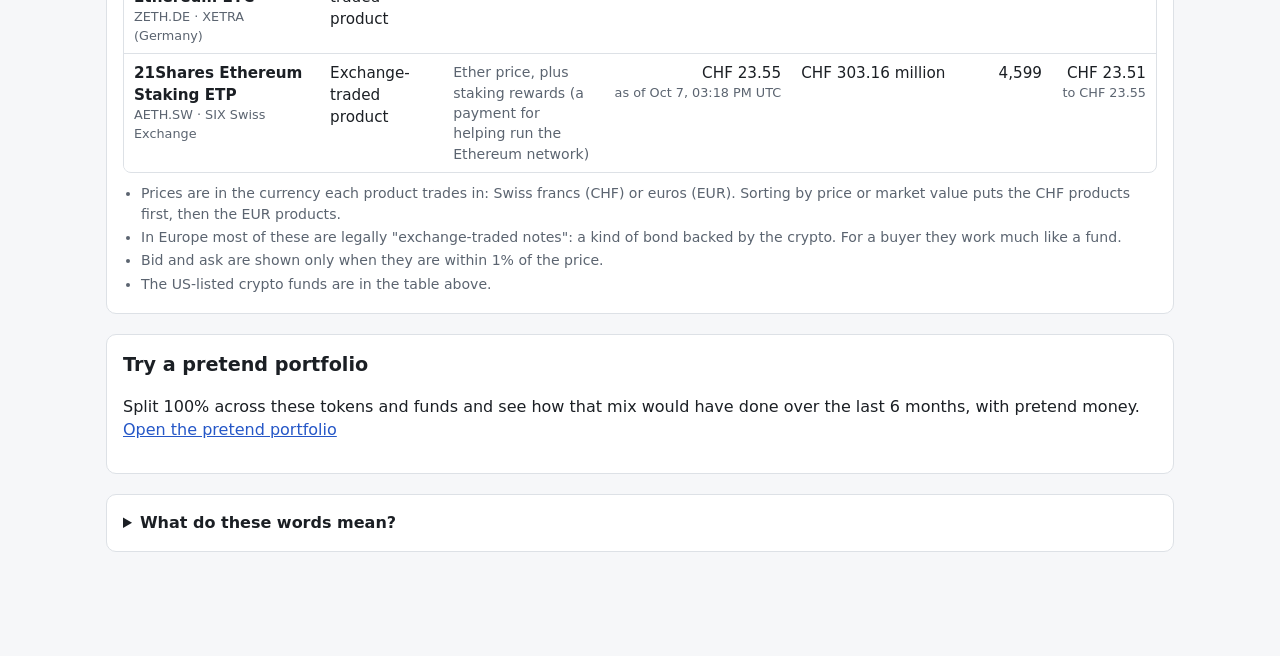
==== commit 40237ec5: "Slice 2e (not yet confirmed): Pretend trade buttons on the dashboard - Each crypto token and US fund" ====
--- a/index.html
+++ b/index.html
@@ -14,7 +14,7 @@
   <header class="page-header">
     <div class="intro">
       <h1>Crypto and crypto fund dashboard</h1>
-      <p class="lead">Prices for the most traded crypto tokens and for funds that hold crypto. Read-only: nothing can be bought or sold here.</p>
+      <p class="lead">Prices for the most traded crypto tokens and for funds that hold crypto. Nothing real can be bought or sold here. Paper trading uses pretend money only.</p>
     </div>
     <button type="button" class="theme-toggle" id="theme-toggle">Dark display</button>
   </header>
@@ -26,7 +26,7 @@
         <dt>What it is</dt>
         <dd>A private demo that collects prices for crypto tokens and crypto funds from free public sources and shows them in one place.</dd>
         <dt>What it is not</dt>
-        <dd>Not a trading app and not investment advice. There is no login, no buying or selling, and no real money.</dd>
+        <dd>Not a real trading app and not investment advice. There is no login and no real money. The paper trading part uses pretend money, and no order ever leaves this site.</dd>
         <dt>Where the data comes from</dt>
         <dd>CoinGecko (crypto tokens and tokenized funds) and Yahoo Finance (stock market funds). An automatic job collects new numbers regularly. Each table says exactly when it was last updated.</dd>
         <dt>What is sample data</dt>
@@ -37,6 +37,19 @@
       // On a phone the About box starts closed (tap to open). On bigger screens it starts open.
       if (window.matchMedia && window.matchMedia('(max-width: 680px)').matches) document.getElementById('about').open = false;
     </script>
+
+    <section class="panel paper-summary" aria-labelledby="paper-title">
+      <div class="panel-head">
+        <h2 id="paper-title">Paper trading</h2>
+        <span class="badge pretend">Pretend money</span>
+      </div>
+      <p class="paper-line">Paper trading. Pretend money. No real orders.</p>
+      <p>A practice area with 100,000 pretend US dollars for the crypto tokens and US funds below. Use "Pretend trade" next to any of them. Nothing is real and no order leaves this site.</p>
+      <p class="loading" id="paper-loading" role="status">Loading your paper account&hellip;</p>
+      <div id="paper-area"></div>
+      <p class="meta" id="paper-meta"></p>
+      <p><a class="button-link" href="paper.html">Open paper trading</a></p>
+    </section>
 
     <div class="search-bar">
       <label for="search">Find a token or fund</label>
@@ -56,6 +69,7 @@
         <li>Trading volume for crypto is not exact. Different sources often report different numbers.</li>
         <li>Bid and ask: not available for tokens. The free source only gives one price.</li>
         <li>Data from <a href="https://www.coingecko.com/" target="_blank" rel="noopener">CoinGecko</a>.</li>
+        <li>"Pretend trade" opens the paper trading page. Paper trading. Pretend money. No real orders.</li>
       </ul>
     </section>
 
@@ -70,6 +84,7 @@
         <li>Market value is the fund's total size as reported by Yahoo. It can be a few days behind the price.</li>
         <li>Bid and ask are shown only when they are within 1% of the price. Otherwise they say "not available".</li>
         <li>These funds are listed in the USA and may not be available to buy in your country.</li>
+        <li>"Pretend trade" opens the paper trading page. Paper trading. Pretend money. No real orders.</li>
       </ul>
     </section>
 
@@ -103,19 +118,6 @@
         <li>Bid and ask are shown only when they are within 1% of the price.</li>
         <li>The US-listed crypto funds are in the table above.</li>
       </ul>
-    </section>
-
-    <section class="panel paper-summary" aria-labelledby="paper-title">
-      <div class="panel-head">
-        <h2 id="paper-title">Paper trading</h2>
-        <span class="badge pretend">Pretend money</span>
-      </div>
-      <p class="paper-line">Paper trading. Pretend money. No real orders.</p>
-      <p>A practice area with 100,000 pretend US dollars for the tokens and US funds above. Nothing is real and no order leaves this site.</p>
-      <p class="loading" id="paper-loading" role="status">Loading your paper account&hellip;</p>
-      <div id="paper-area"></div>
-      <p class="meta" id="paper-meta"></p>
-      <p><a class="button-link" href="paper.html">Open paper trading</a></p>
     </section>
 
     <section class="panel preview-link" aria-labelledby="preview-title">
--- a/style.css
+++ b/style.css
@@ -439,3 +439,21 @@
   text-decoration: none;
 }
 a.button-link:focus-visible { outline: 2px solid var(--text); outline-offset: 2px; }
+.notice-box { background: var(--info-bg); color: var(--info-text); border-radius: 8px; padding: 12px; margin: 8px 0; }
+
+/* Dashboard: Pretend trade buttons (slice 2e) */
+.data-table td.trade { text-align: right; white-space: nowrap; }
+a.trade-btn {
+  display: inline-block;
+  padding: 4px 10px;
+  border-radius: 6px;
+  border: 1px solid var(--paper-text);
+  background: var(--paper-bg);
+  color: var(--paper-text);
+  font-size: 0.85rem;
+  font-weight: 600;
+  text-decoration: none;
+  white-space: nowrap;
+}
+a.trade-btn:hover { text-decoration: underline; }
+a.trade-btn:focus-visible { outline: 2px solid var(--accent); outline-offset: 2px; }
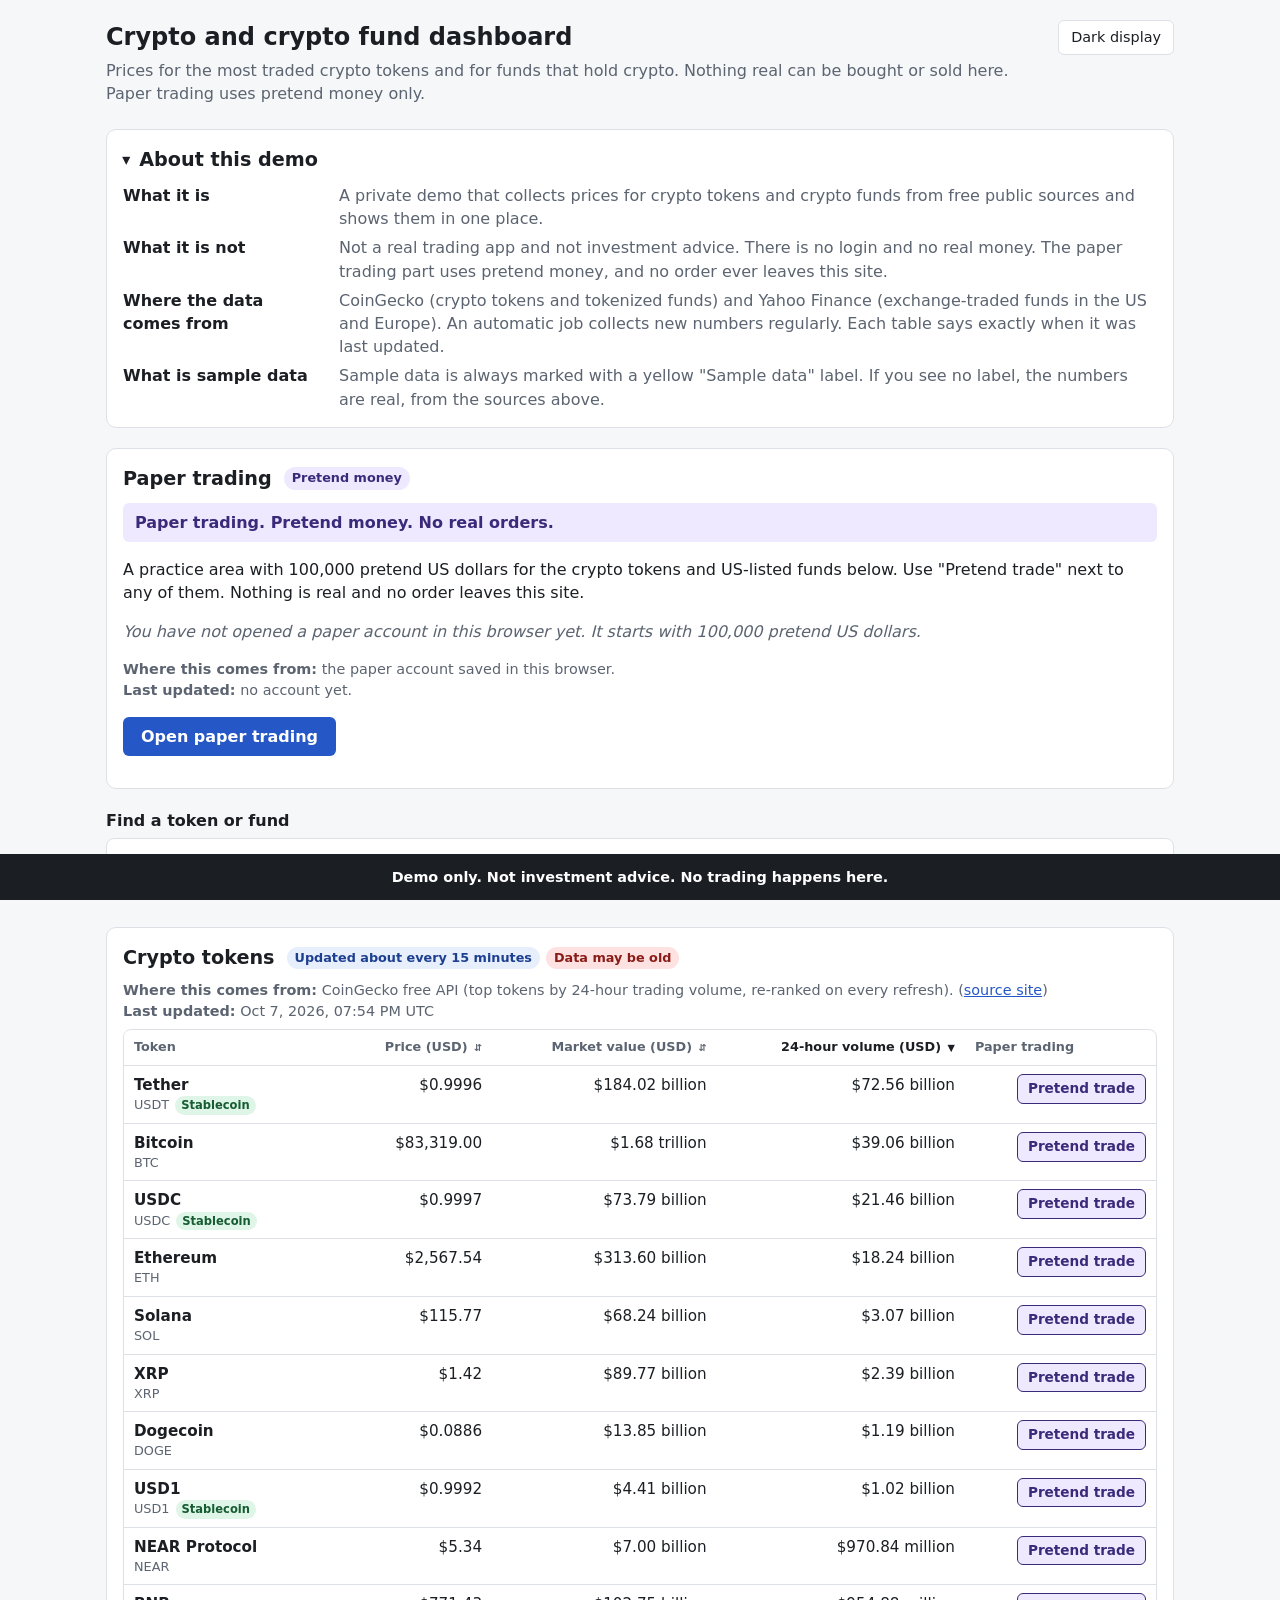
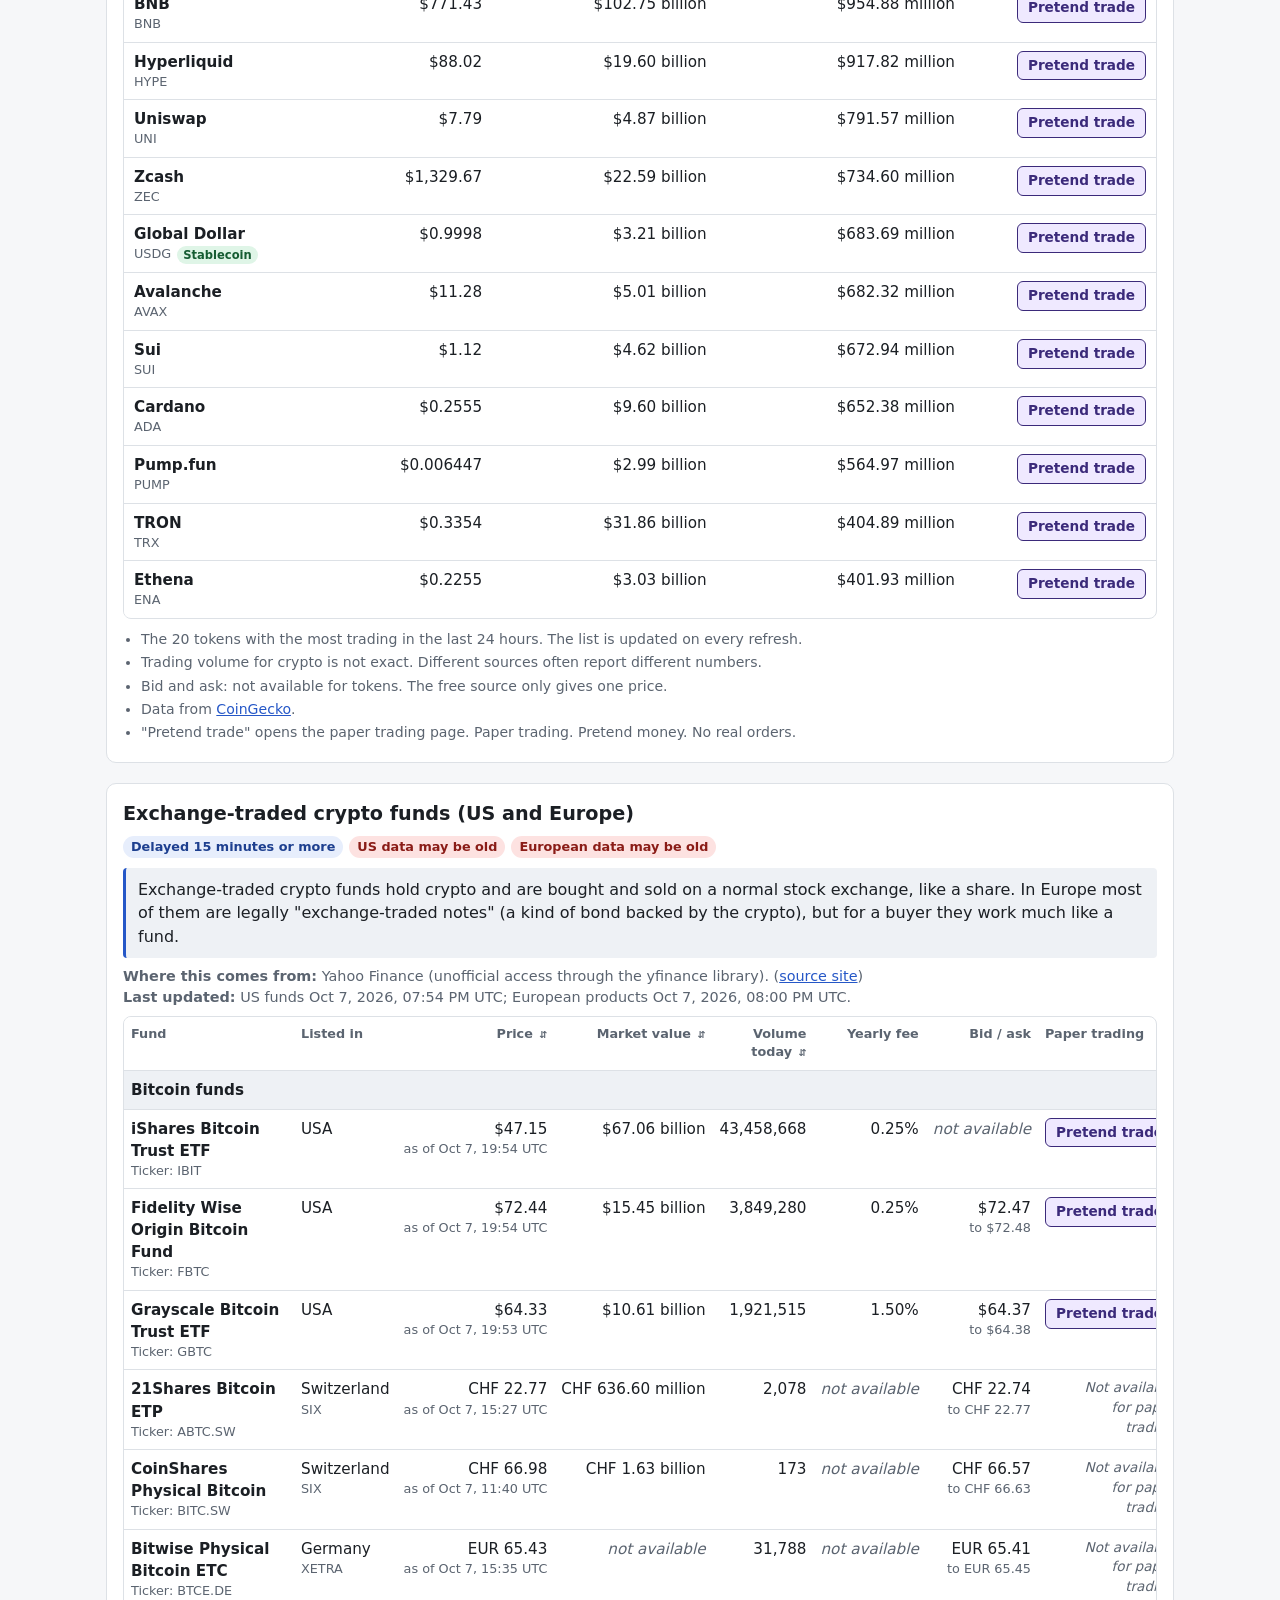
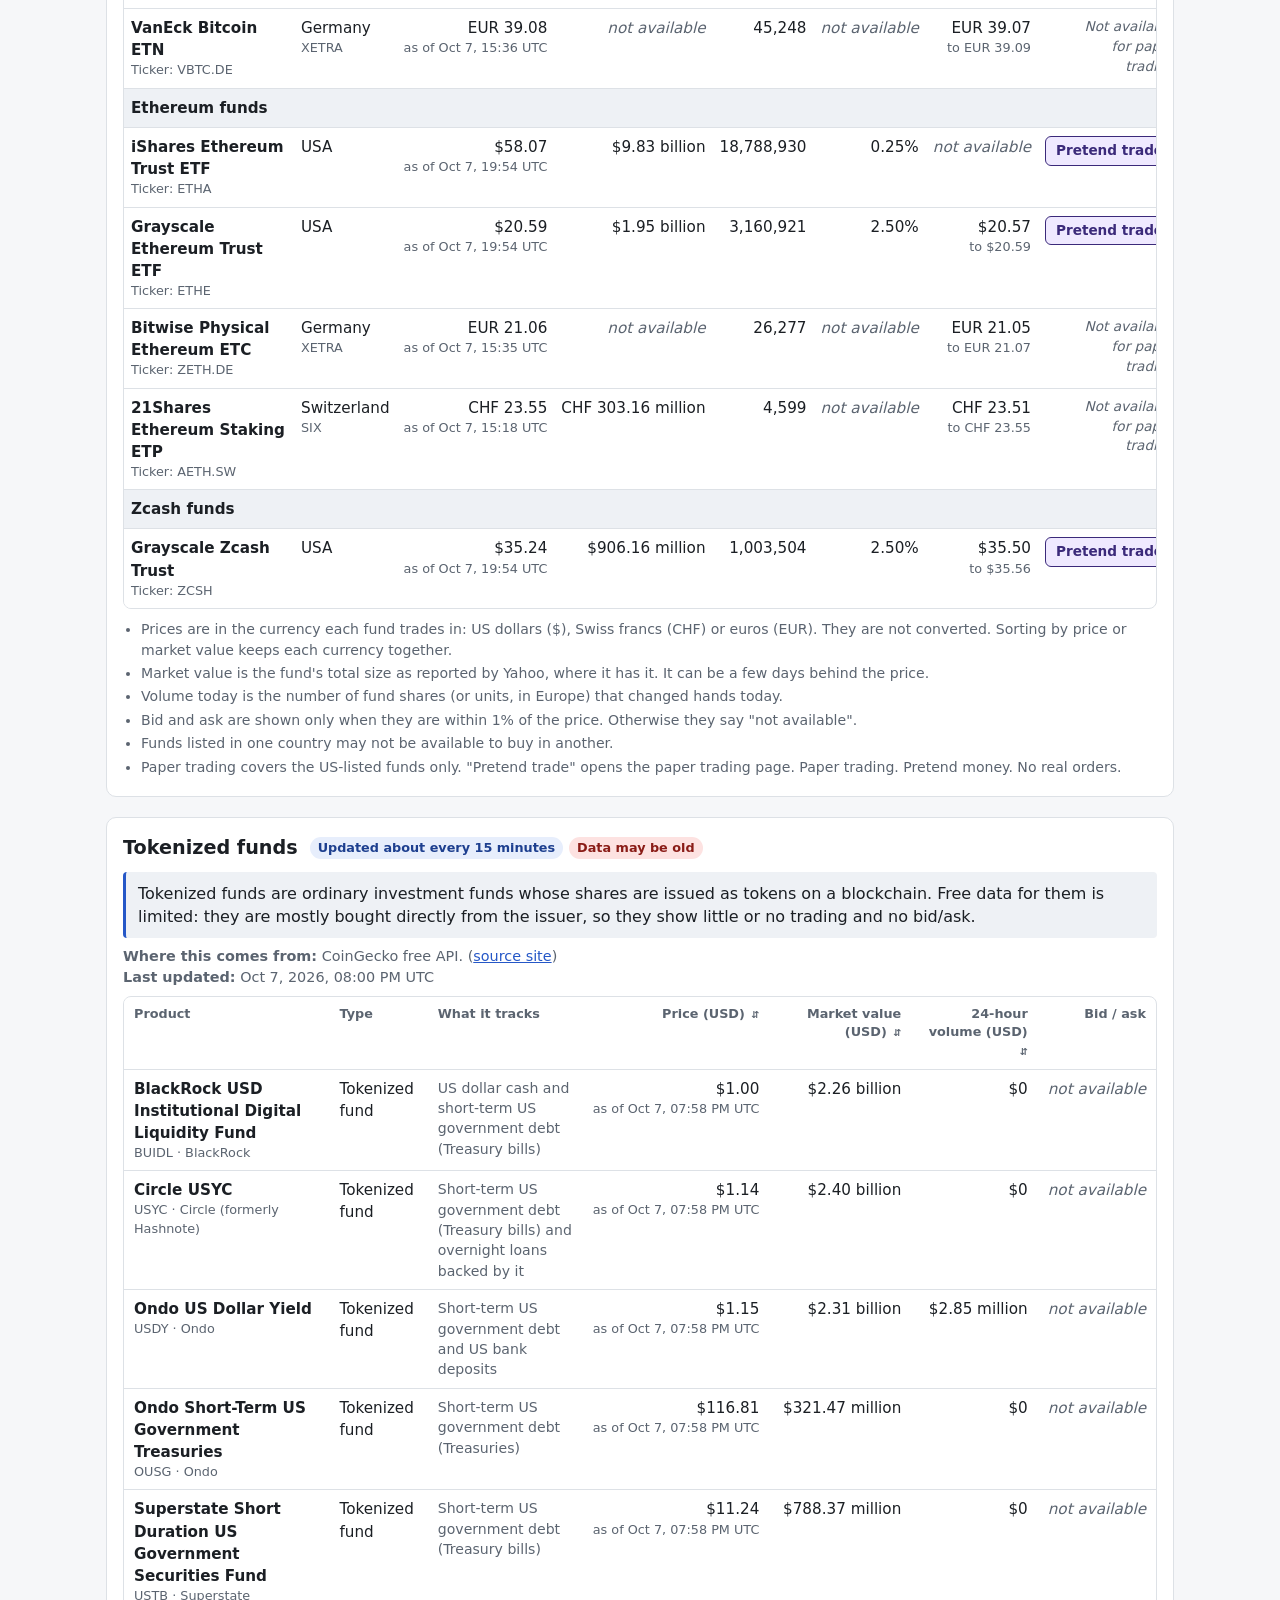
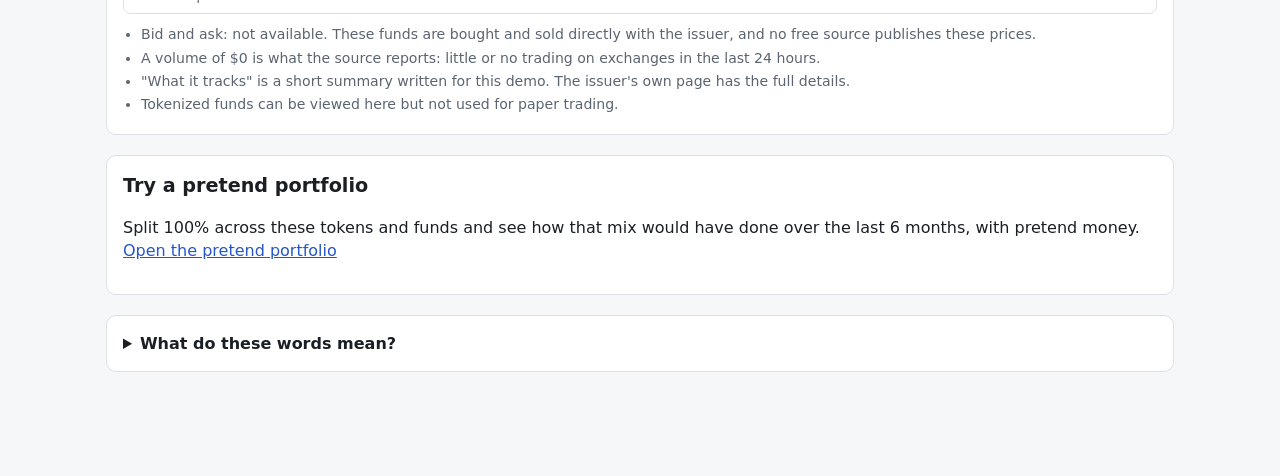
==== commit 815e694f: "Slice 2f: one table for US and European crypto funds; final check - Dashboard: US and European excha" ====
--- a/index.html
+++ b/index.html
@@ -28,7 +28,7 @@
         <dt>What it is not</dt>
         <dd>Not a real trading app and not investment advice. There is no login and no real money. The paper trading part uses pretend money, and no order ever leaves this site.</dd>
         <dt>Where the data comes from</dt>
-        <dd>CoinGecko (crypto tokens and tokenized funds) and Yahoo Finance (stock market funds). An automatic job collects new numbers regularly. Each table says exactly when it was last updated.</dd>
+        <dd>CoinGecko (crypto tokens and tokenized funds) and Yahoo Finance (exchange-traded funds in the US and Europe). An automatic job collects new numbers regularly. Each table says exactly when it was last updated.</dd>
         <dt>What is sample data</dt>
         <dd>Sample data is always marked with a yellow "Sample data" label. If you see no label, the numbers are real, from the sources above.</dd>
       </dl>
@@ -44,7 +44,7 @@
         <span class="badge pretend">Pretend money</span>
       </div>
       <p class="paper-line">Paper trading. Pretend money. No real orders.</p>
-      <p>A practice area with 100,000 pretend US dollars for the crypto tokens and US funds below. Use "Pretend trade" next to any of them. Nothing is real and no order leaves this site.</p>
+      <p>A practice area with 100,000 pretend US dollars for the crypto tokens and US-listed funds below. Use "Pretend trade" next to any of them. Nothing is real and no order leaves this site.</p>
       <p class="loading" id="paper-loading" role="status">Loading your paper account&hellip;</p>
       <div id="paper-area"></div>
       <p class="meta" id="paper-meta"></p>
@@ -75,48 +75,35 @@
 
     <section class="panel" aria-labelledby="funds-title">
       <div class="panel-head">
-        <h2 id="funds-title">Crypto funds on the US stock market</h2>
+        <h2 id="funds-title">Exchange-traded crypto funds (US and Europe)</h2>
         <div class="badges" id="funds-badges"></div>
       </div>
+      <p class="section-intro">Exchange-traded crypto funds hold crypto and are bought and sold on a normal stock exchange, like a share. In Europe most of them are legally "exchange-traded notes" (a kind of bond backed by the crypto), but for a buyer they work much like a fund.</p>
       <p class="meta" id="funds-meta"></p>
       <div class="table-area" id="funds-area"></div>
       <ul class="notes">
-        <li>Market value is the fund's total size as reported by Yahoo. It can be a few days behind the price.</li>
+        <li>Prices are in the currency each fund trades in: US dollars ($), Swiss francs (CHF) or euros (EUR). They are not converted. Sorting by price or market value keeps each currency together.</li>
+        <li>Market value is the fund's total size as reported by Yahoo, where it has it. It can be a few days behind the price.</li>
+        <li>Volume today is the number of fund shares (or units, in Europe) that changed hands today.</li>
         <li>Bid and ask are shown only when they are within 1% of the price. Otherwise they say "not available".</li>
-        <li>These funds are listed in the USA and may not be available to buy in your country.</li>
-        <li>"Pretend trade" opens the paper trading page. Paper trading. Pretend money. No real orders.</li>
+        <li>Funds listed in one country may not be available to buy in another.</li>
+        <li>Paper trading covers the US-listed funds only. "Pretend trade" opens the paper trading page. Paper trading. Pretend money. No real orders.</li>
       </ul>
     </section>
 
-    <section class="panel" aria-labelledby="tok-title">
+    <section class="panel" aria-labelledby="tokf-title">
       <div class="panel-head">
-        <h2 id="tok-title">Tokenized funds and exchange-traded crypto products</h2>
-      </div>
-      <p class="section-intro">Tokenized funds are ordinary investment funds whose shares are issued as tokens on a blockchain; exchange-traded crypto products are funds or notes that hold crypto and trade on a normal stock exchange. Free data for these is limited: tokenized funds are mostly bought directly from the issuer, so they show little or no trading and no bid/ask.</p>
-
-      <div class="panel-head sub-head">
-        <h3 id="tokf-title">Tokenized funds</h3>
+        <h2 id="tokf-title">Tokenized funds</h2>
         <div class="badges" id="tokf-badges"></div>
       </div>
+      <p class="section-intro">Tokenized funds are ordinary investment funds whose shares are issued as tokens on a blockchain. Free data for them is limited: they are mostly bought directly from the issuer, so they show little or no trading and no bid/ask.</p>
       <p class="meta" id="tokf-meta"></p>
       <div class="table-area" id="tokf-area"></div>
       <ul class="notes">
         <li>Bid and ask: not available. These funds are bought and sold directly with the issuer, and no free source publishes these prices.</li>
         <li>A volume of $0 is what the source reports: little or no trading on exchanges in the last 24 hours.</li>
         <li>"What it tracks" is a short summary written for this demo. The issuer's own page has the full details.</li>
-      </ul>
-
-      <div class="panel-head sub-head">
-        <h3 id="etp-title">Exchange-traded crypto products listed in Europe</h3>
-        <div class="badges" id="etp-badges"></div>
-      </div>
-      <p class="meta" id="etp-meta"></p>
-      <div class="table-area" id="etp-area"></div>
-      <ul class="notes">
-        <li>Prices are in the currency each product trades in: Swiss francs (CHF) or euros (EUR). Sorting by price or market value puts the CHF products first, then the EUR products.</li>
-        <li>In Europe most of these are legally "exchange-traded notes": a kind of bond backed by the crypto. For a buyer they work much like a fund.</li>
-        <li>Bid and ask are shown only when they are within 1% of the price.</li>
-        <li>The US-listed crypto funds are in the table above.</li>
+        <li>Tokenized funds can be viewed here but not used for paper trading.</li>
       </ul>
     </section>
 
--- a/style.css
+++ b/style.css
@@ -457,3 +457,5 @@
 }
 a.trade-btn:hover { text-decoration: underline; }
 a.trade-btn:focus-visible { outline: 2px solid var(--accent); outline-offset: 2px; }
+.data-table td.trade .na { white-space: normal; display: inline-block; max-width: 7.5em; text-align: right; font-size: 0.85rem; }
+#funds-area .data-table th, #funds-area .data-table td { padding-left: 7px; padding-right: 7px; }
